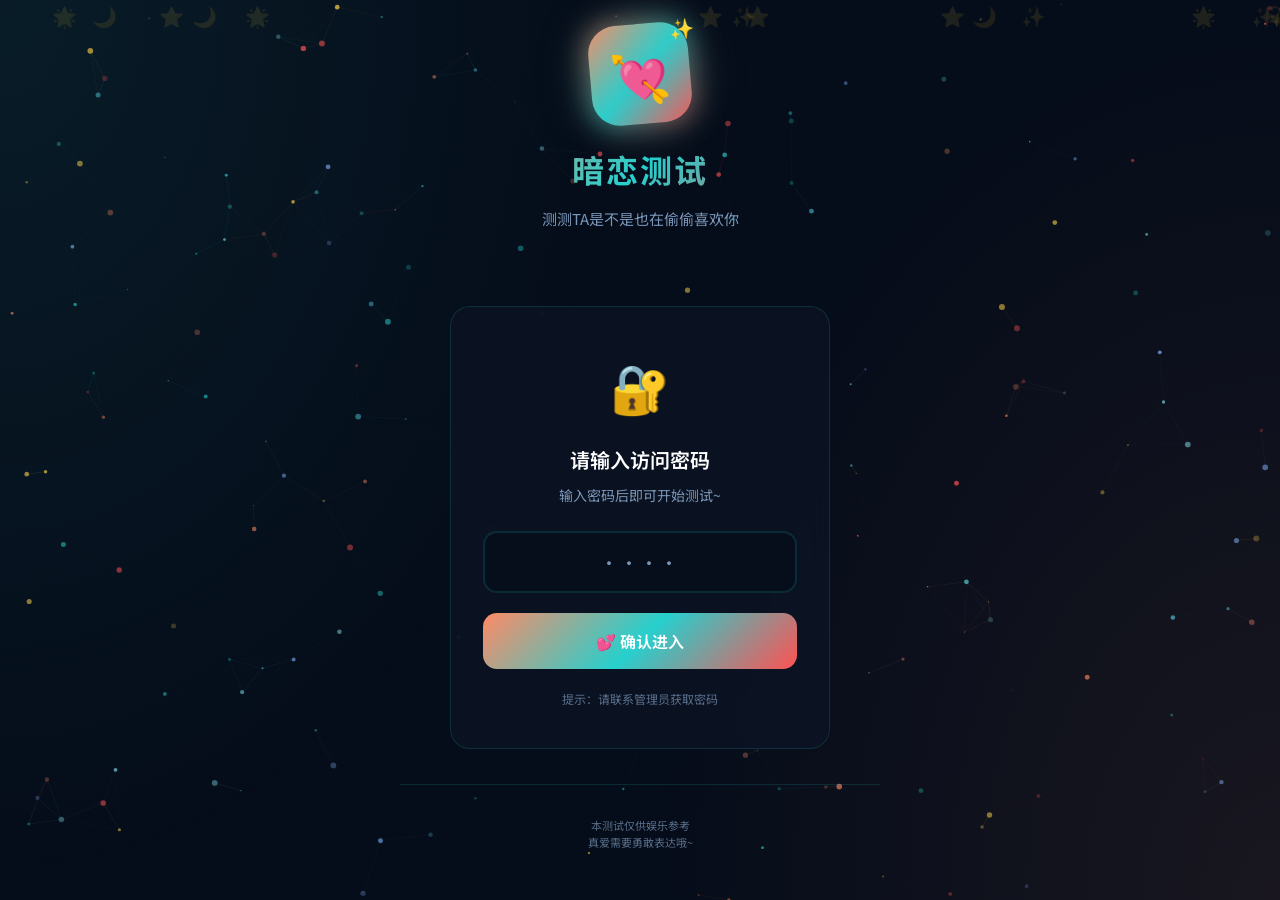
==== index.html @ 1c7a91fa "add index.html as entry" ====
<!DOCTYPE html>
<html lang="zh-CN">
<head>
  <meta charset="UTF-8">
  <meta name="viewport" content="width=device-width, initial-scale=1.0">
  <title>测试模板</title>
  <link href="https://fonts.googleapis.com/css2?family=Noto+Sans+SC:wght@400;500;600;700&display=swap" rel="stylesheet">
  <style>
    :root{--bg-dark:#060d1a;--bg-card:rgba(12,21,37,.75);--bg-card-hover:#14203a;--border-color:rgba(38,208,206,.15);--primary-pink:#ff8a65;--primary-purple:#26d0ce;--primary-red:#ff5252;--primary-coral:#ffd54f;--primary-lavender:#82b1ff;--primary-green:#10b981;--primary-yellow:#fbbf24;--text-white:#fff;--text-gray:#7a96b8;--text-light:#a8c4e8;--gradient-main:linear-gradient(135deg,#ff8a65 0%,#26d0ce 50%,#ff5252 100%);--gradient-love:linear-gradient(135deg,#ff8a65,#ffd54f,#82b1ff);--radius-lg:20px;--radius-md:14px}
    *{margin:0;padding:0;box-sizing:border-box}body{font-family:'Noto Sans SC',sans-serif;background:var(--bg-dark);color:var(--text-white);line-height:1.6;min-height:100vh;overflow-x:hidden}
    body::before{content:'';position:fixed;top:0;left:0;width:50%;height:100%;background:radial-gradient(ellipse at top left,rgba(38,208,206,.08),transparent 70%);z-index:0;pointer-events:none}
    body::after{content:'';position:fixed;bottom:0;right:0;width:50%;height:100%;background:radial-gradient(ellipse at bottom right,rgba(255,138,101,.08),transparent 70%);z-index:0;pointer-events:none}
    #particles-canvas{position:fixed;top:0;left:0;width:100%;height:100%;z-index:0;pointer-events:none}
    .container{max-width:520px;margin:0 auto;padding:24px 20px;min-height:100vh;display:flex;flex-direction:column;position:relative;z-index:1}
    .header{text-align:center;margin-bottom:40px;animation:fadeInDown .6s ease}
    @keyframes fadeInDown{from{opacity:0;transform:translateY(-20px)}to{opacity:1;transform:translateY(0)}}
    @keyframes fadeInUp{from{opacity:0;transform:translateY(20px)}to{opacity:1;transform:translateY(0)}}
    @keyframes pulse{0%,100%{transform:scale(1)}50%{transform:scale(1.05)}}
    @keyframes heartbeat{0%,100%{transform:scale(1)}14%{transform:scale(1.15)}28%{transform:scale(1)}42%{transform:scale(1.15)}70%{transform:scale(1)}}
    @keyframes float{0%,100%{transform:translateY(0)}50%{transform:translateY(-10px)}}
    @keyframes slideOutLeft{from{opacity:1;transform:translateX(0)}to{opacity:0;transform:translateX(-30px)}}
    @keyframes slideInRight{from{opacity:0;transform:translateX(30px)}to{opacity:1;transform:translateX(0)}}
    @keyframes selectPulse{0%{box-shadow:0 0 0 0 rgba(255,138,101,.4)}70%{box-shadow:0 0 0 10px rgba(255,138,101,0)}100%{box-shadow:0 0 0 0 rgba(255,138,101,0)}}
    @keyframes shake{0%,100%{transform:translateX(0)}20%,60%{transform:translateX(-5px)}40%,80%{transform:translateX(5px)}}
    @keyframes sparkle{0%,100%{opacity:0;transform:scale(0)}50%{opacity:1;transform:scale(1)}}
    .logo{width:100px;height:100px;margin:0 auto 20px;background:var(--gradient-main);border-radius:28px;display:flex;align-items:center;justify-content:center;box-shadow:0 0 40px rgba(255,138,101,.25),0 0 60px rgba(38,208,206,.2);position:relative;animation:heartbeat 1.5s ease infinite;transform:rotate(-5deg)}
    .logo::before{content:'';position:absolute;inset:-3px;border-radius:28px;background:var(--gradient-main);z-index:-1;opacity:.5;filter:blur(12px)}
    .logo::after{content:'✨';position:absolute;top:-8px;right:-8px;font-size:20px;animation:sparkle 2s ease infinite}
    .logo-icon{font-size:48px}.title{font-size:32px;font-weight:700;margin-bottom:12px;background:var(--gradient-main);-webkit-background-clip:text;-webkit-text-fill-color:transparent;background-clip:text;letter-spacing:2px}
    .subtitle{font-size:15px;color:var(--text-gray)}.main-content{flex:1;display:flex;flex-direction:column;animation:fadeInUp .6s ease .2s both}
    .gender-page{flex:1;display:flex;flex-direction:column;justify-content:center;align-items:center;animation:fadeInUp .6s ease}
    .gender-card{background:var(--bg-card);backdrop-filter:blur(12px);-webkit-backdrop-filter:blur(12px);border-radius:var(--radius-lg);padding:40px 32px;border:1px solid var(--border-color);width:100%;max-width:420px;text-align:center}
    .gender-icon{font-size:56px;margin-bottom:20px;animation:float 3s ease infinite}.gender-title{font-size:22px;font-weight:600;color:var(--text-white);margin-bottom:8px}
    .gender-desc{font-size:14px;color:var(--text-gray);margin-bottom:28px;line-height:1.6}
    .gender-options{display:flex;gap:16px;justify-content:center;flex-wrap:wrap}
    .gender-btn{flex:1;min-width:140px;padding:20px 24px;background:var(--bg-dark);border:2px solid var(--border-color);border-radius:var(--radius-md);color:var(--text-white);font-size:16px;font-weight:600;cursor:pointer;transition:all .3s ease;font-family:inherit;display:flex;flex-direction:column;align-items:center;gap:10px}
    .gender-btn:hover{transform:translateY(-4px);border-color:var(--primary-pink);box-shadow:0 8px 30px rgba(255,138,101,.2)}
    .gender-btn.male:hover{border-color:var(--primary-purple);box-shadow:0 8px 30px rgba(38,208,206,.2)}
    .gender-btn .icon{font-size:32px}.gender-hint{margin-top:24px;font-size:13px;color:var(--text-gray);opacity:.8}
    .test-options{display:flex;flex-direction:column;gap:16px;margin-bottom:32px}
    .test-option{background:var(--bg-card);backdrop-filter:blur(12px);-webkit-backdrop-filter:blur(12px);border-radius:var(--radius-lg);padding:24px;transition:all .3s ease;cursor:pointer;border:1px solid var(--border-color);position:relative;overflow:hidden}
    .test-option::before{content:'';position:absolute;top:0;left:0;right:0;height:3px;background:var(--gradient-main);opacity:0;transition:opacity .3s ease}
    .test-option:hover{transform:translateY(-4px);border-color:var(--primary-pink);box-shadow:0 8px 32px rgba(255,138,101,.15)}
    .test-option:hover::before{opacity:1}
    .option-header{display:flex;align-items:center;gap:16px}
    .option-icon{width:56px;height:56px;border-radius:16px;display:flex;align-items:center;justify-content:center;font-size:28px;flex-shrink:0;background:var(--gradient-main);box-shadow:0 4px 20px rgba(255,138,101,.3)}
    .option-title{font-size:18px;font-weight:600;color:var(--text-white);margin-bottom:4px}.option-desc{font-size:13px;color:var(--text-gray);line-height:1.5}
    .disclaimer{background:var(--bg-card);backdrop-filter:blur(10px);-webkit-backdrop-filter:blur(10px);border-radius:var(--radius-md);padding:18px;margin-bottom:24px;border-left:4px solid var(--primary-coral);border:1px solid var(--border-color)}
    .disclaimer-title{font-size:14px;font-weight:600;color:var(--primary-coral);margin-bottom:8px;display:flex;align-items:center;gap:6px}.disclaimer-text{font-size:13px;color:var(--text-gray);line-height:1.6}
    .progress-container{margin-bottom:28px}.progress-bar{width:100%;height:8px;background:var(--border-color);border-radius:4px;overflow:hidden;margin-bottom:12px}
    .progress-fill{height:100%;background:var(--gradient-main);border-radius:4px;transition:width .5s ease;box-shadow:0 0 10px rgba(255,138,101,.3)}.progress-text{font-size:14px;color:var(--text-gray);text-align:center}
    .question-card{background:var(--bg-card);backdrop-filter:blur(12px);-webkit-backdrop-filter:blur(12px);border-radius:var(--radius-lg);padding:28px;border:1px solid var(--border-color);margin-bottom:20px}
    .question-card.slide-in{animation:slideInRight .4s ease}.question-card.slide-out{animation:slideOutLeft .3s ease forwards}
    .question-number{display:inline-block;background:var(--gradient-main);color:#fff;font-size:12px;font-weight:600;padding:4px 12px;border-radius:20px;margin-bottom:16px}
    .question-text{font-size:17px;font-weight:500;color:var(--text-white);margin-bottom:24px;line-height:1.7}.options-grid{display:grid;gap:12px}
    .option-item{background:rgba(6,13,26,.6);border:2px solid var(--border-color);border-radius:var(--radius-md);padding:16px 20px;cursor:pointer;transition:all .25s ease;display:flex;align-items:center;gap:14px}
    .option-item:hover{border-color:var(--primary-pink);background:rgba(255,138,101,.05)}
    .option-item.selected{border-color:var(--primary-pink);background:rgba(255,138,101,.1);box-shadow:0 0 20px rgba(255,138,101,.15);animation:selectPulse .5s ease}
    .option-radio{width:22px;height:22px;border:2px solid var(--border-color);border-radius:6px;position:relative;flex-shrink:0;transition:all .25s ease}
    .option-item:hover .option-radio{border-color:var(--primary-pink)}.option-item.selected .option-radio{border-color:var(--primary-pink);background:var(--primary-pink)}
    .option-item.selected .option-radio::after{content:'';position:absolute;top:50%;left:50%;transform:translate(-50%,-50%) rotate(45deg);width:6px;height:10px;border:solid var(--bg-dark);border-width:0 2px 2px 0}
    .option-label{font-size:15px;color:var(--text-light);font-weight:500;transition:color .25s ease}.option-item.selected .option-label{color:var(--primary-pink)}
    .navigation{display:flex;gap:12px;margin-top:24px}
    .btn{flex:1;padding:16px 24px;border:none;border-radius:var(--radius-md);font-size:15px;font-weight:600;cursor:pointer;transition:all .3s ease;font-family:inherit}
    .btn-primary{background:var(--gradient-main);color:#fff;box-shadow:0 4px 20px rgba(255,138,101,.25)}
    .btn-primary:hover:not(:disabled){transform:translateY(-2px);box-shadow:0 6px 30px rgba(255,138,101,.35)}
    .btn-secondary{background:var(--bg-card);color:var(--text-light);border:1px solid var(--border-color)}
    .btn-secondary:hover:not(:disabled){background:var(--bg-card-hover);border-color:var(--primary-pink);color:var(--primary-pink)}
    .btn:disabled{opacity:.4;cursor:not-allowed}.auto-next-hint{text-align:center;font-size:12px;color:var(--text-gray);margin-top:16px;opacity:.7}
    .result-card{background:var(--bg-card);backdrop-filter:blur(12px);-webkit-backdrop-filter:blur(12px);border-radius:var(--radius-lg);padding:32px;border:1px solid var(--border-color);text-align:center;margin-bottom:20px;position:relative;overflow:hidden}
    .result-card::before{content:'';position:absolute;top:0;left:0;right:0;height:4px;background:var(--gradient-main)}
    .result-icon{font-size:64px;margin-bottom:20px;animation:heartbeat 1.5s ease infinite}
    .result-title{font-size:26px;font-weight:700;margin-bottom:20px;color:var(--text-white)}
    .result-score{font-size:48px;font-weight:700;margin-bottom:12px;background:var(--gradient-main);-webkit-background-clip:text;-webkit-text-fill-color:transparent;background-clip:text}
    .result-level{font-size:16px;font-weight:600;margin-bottom:20px;padding:10px 24px;border-radius:30px;display:inline-block}
    .result-level.low{background:rgba(122,150,184,.15);color:var(--text-gray);border:1px solid rgba(122,150,184,.3)}
    .result-level.medium{background:rgba(130,177,255,.15);color:var(--primary-lavender);border:1px solid rgba(130,177,255,.3)}
    .result-level.high{background:rgba(255,138,101,.15);color:var(--primary-pink);border:1px solid rgba(255,138,101,.3)}
    .result-level.super{background:rgba(255,82,82,.15);color:var(--primary-red);border:1px solid rgba(255,82,82,.3)}
    .analysis-section{background:var(--bg-card);backdrop-filter:blur(12px);-webkit-backdrop-filter:blur(12px);border-radius:var(--radius-lg);padding:24px;margin:16px 0;border:1px solid var(--border-color);text-align:left}
    .analysis-title{font-size:18px;font-weight:600;color:var(--text-white);margin-bottom:16px;display:flex;align-items:center;gap:10px}
    .analysis-content{font-size:14px;color:var(--text-gray);line-height:1.8;white-space:pre-line}
    .type-badge{display:inline-block;background:var(--gradient-main);color:#fff;padding:8px 18px;border-radius:25px;font-size:14px;font-weight:600;margin-bottom:16px}
    .signals-list{background:rgba(255,138,101,.05);border-radius:var(--radius-md);padding:16px;margin-top:16px;border:1px solid rgba(255,138,101,.1)}
    .signals-list strong{color:var(--primary-pink);display:block;margin-bottom:12px}
    .signal-item{padding:10px 0;border-bottom:1px solid var(--border-color);color:var(--text-light);font-size:14px;display:flex;align-items:center;gap:8px}.signal-item:last-child{border-bottom:none}
    .signal-item::before{content:'💫';font-size:12px}
    .dimension-section{background:var(--bg-card);backdrop-filter:blur(12px);-webkit-backdrop-filter:blur(12px);border-radius:var(--radius-lg);padding:24px;margin:16px 0;border:1px solid var(--border-color)}
    .dimension-title{font-size:18px;font-weight:600;color:var(--text-white);margin-bottom:24px;display:flex;align-items:center;justify-content:center;gap:10px}
    .dimension-item{margin-bottom:20px}.dimension-item:last-child{margin-bottom:0}
    .dimension-label{display:flex;justify-content:space-between;margin-bottom:10px;font-size:14px;color:var(--text-light);font-weight:500}
    .dimension-bar{width:100%;height:12px;background:var(--border-color);border-radius:6px;overflow:hidden}
    .dimension-fill{height:100%;border-radius:6px;transition:width .8s ease}
    .dimension-fill.low{background:linear-gradient(90deg,#7a96b8,#82b1ff);box-shadow:0 0 15px rgba(130,177,255,.4)}
    .dimension-fill.medium{background:linear-gradient(90deg,#82b1ff,#ffd54f);box-shadow:0 0 15px rgba(255,213,79,.4)}
    .dimension-fill.high{background:linear-gradient(90deg,#ffd54f,#ff8a65);box-shadow:0 0 15px rgba(255,138,101,.4)}
    .dimension-fill.super{background:linear-gradient(90deg,#ff8a65,#ff5252);box-shadow:0 0 15px rgba(255,82,82,.4)}
    .advice-section{background:var(--bg-card);backdrop-filter:blur(12px);-webkit-backdrop-filter:blur(12px);border-radius:var(--radius-lg);padding:24px;margin:16px 0;border:1px solid var(--border-color)}
    .advice-title{font-size:18px;font-weight:600;color:var(--text-white);margin-bottom:20px;display:flex;align-items:center;justify-content:center;gap:10px}
    .advice-grid{display:grid;gap:12px}
    .advice-item{background:rgba(6,13,26,.6);border-radius:var(--radius-md);padding:16px;border:1px solid var(--border-color)}
    .advice-item-title{font-size:14px;font-weight:600;color:var(--primary-pink);margin-bottom:8px;display:flex;align-items:center;gap:8px}
    .advice-item-text{font-size:13px;color:var(--text-gray);line-height:1.6}
    .love-meter{background:var(--bg-card);backdrop-filter:blur(12px);-webkit-backdrop-filter:blur(12px);border-radius:var(--radius-lg);padding:24px;margin:16px 0;border:1px solid var(--border-color);text-align:center}
    .love-meter-title{font-size:16px;font-weight:600;color:var(--text-white);margin-bottom:20px}
    .love-hearts{display:flex;justify-content:center;gap:8px;font-size:28px;margin-bottom:16px}
    .love-heart{opacity:.3;transition:all .3s ease}.love-heart.active{opacity:1;animation:heartbeat 1s ease infinite}
    .love-heart.active:nth-child(2){animation-delay:.1s}.love-heart.active:nth-child(3){animation-delay:.2s}
    .love-heart.active:nth-child(4){animation-delay:.3s}.love-heart.active:nth-child(5){animation-delay:.4s}
    .love-percentage{font-size:14px;color:var(--text-gray)}
    .password-page{flex:1;display:flex;flex-direction:column;justify-content:center;align-items:center;animation:fadeInUp .6s ease}
    .password-card{background:var(--bg-card);backdrop-filter:blur(12px);-webkit-backdrop-filter:blur(12px);border-radius:var(--radius-lg);padding:40px 32px;border:1px solid var(--border-color);width:100%;max-width:380px;text-align:center}
    .password-icon{font-size:48px;margin-bottom:20px}.password-title{font-size:20px;font-weight:600;color:var(--text-white);margin-bottom:8px}
    .password-desc{font-size:14px;color:var(--text-gray);margin-bottom:24px}.password-input-wrap{position:relative;margin-bottom:20px}
    .password-input{width:100%;padding:16px 20px;background:rgba(6,13,26,.6);border:2px solid var(--border-color);border-radius:var(--radius-md);color:var(--text-white);font-size:18px;font-family:inherit;text-align:center;letter-spacing:8px;transition:all .3s ease;outline:none}
    .password-input:focus{border-color:var(--primary-pink);box-shadow:0 0 20px rgba(255,138,101,.15)}
    .password-input.error{border-color:var(--primary-red);animation:shake .5s ease}.password-input::placeholder{letter-spacing:2px;color:var(--text-gray)}
    .password-error{color:var(--primary-red);font-size:13px;margin-top:-12px;margin-bottom:16px;display:none}.password-error.show{display:block}
    .password-btn{width:100%;padding:16px 24px;background:var(--gradient-main);border:none;border-radius:var(--radius-md);color:#fff;font-size:16px;font-weight:600;cursor:pointer;transition:all .3s ease;font-family:inherit}
    .password-btn:hover{transform:translateY(-2px);box-shadow:0 6px 30px rgba(255,138,101,.35)}.password-hint{margin-top:20px;font-size:12px;color:var(--text-gray);opacity:.7}
    .result-advice{background:var(--bg-card);backdrop-filter:blur(10px);-webkit-backdrop-filter:blur(10px);border-radius:var(--radius-md);padding:20px;margin:16px 0;border:1px solid var(--border-color);border-left:4px solid var(--primary-lavender)}
    .result-advice-title{font-size:16px;font-weight:600;color:var(--primary-lavender);margin-bottom:12px}
    .result-advice-text{font-size:14px;color:var(--text-gray);line-height:1.7}
    .footer{margin-top:auto;text-align:center;padding:32px 0 24px;color:var(--text-gray);font-size:13px;border-top:1px solid var(--border-color)}
    .footer-note{font-size:11px;line-height:1.6;color:var(--text-gray);opacity:.7}
    .floating-hearts{position:fixed;top:0;left:0;width:100%;height:100%;pointer-events:none;overflow:hidden;z-index:0}
    .floating-heart{position:absolute;font-size:20px;opacity:0.1;animation:floatUp 15s linear infinite}
    @keyframes floatUp{0%{transform:translateY(100vh) rotate(0deg);opacity:0}10%{opacity:0.1}90%{opacity:0.1}100%{transform:translateY(-100px) rotate(360deg);opacity:0}}
  </style>
</head>
<body>
<canvas id="particles-canvas"></canvas>
<div class="floating-hearts" id="floating-hearts"></div>
<div class="container">
  <div class="header">
    <div class="logo"><div class="logo-icon" id="logo-icon">💘</div></div>
    <h1 class="title" id="page-title">暗恋测试</h1>
    <p class="subtitle" id="page-subtitle">测测TA是不是也在偷偷喜欢你</p>
  </div>
  <div class="main-content" id="main-content"></div>
  <div class="footer">
    <div class="footer-note" id="footer-note">本测试仅供娱乐参考<br>真爱需要勇敢表达哦~</div>
  </div>
</div>
<script>
/* ================================================================
 *  H5测试模板引擎 — 换主题只需修改下面 THEME_CONFIG
 *  模板支持占位符: {pronoun} {count} {current} {total} {score} {percentage}
 * ================================================================ */

const THEME_CONFIG = {

  /* ---- 页面基础信息 ---- */
  pageTitle: "TA是不是暗恋你？| 暗恋测试",
  logoEmoji: "💘",
  title: "暗恋测试",
  subtitle: "测测TA是不是也在偷偷喜欢你",

  /* ---- 密码保护 (enabled=false 则跳过密码页直接进入) ---- */
  password: {
    enabled: true,
    value: "5233",
    icon: "🔐",
    title: "请输入访问密码",
    desc: "输入密码后即可开始测试~",
    btnText: "💕 确认进入",
    errorText: "密码错误，请重新输入",
    hint: "提示：请联系管理员获取密码"
  },

  /* ---- 性别/分组选择 (enabled=false 则跳过直接用 defaultGroup 的题目) ---- */
  genderSelection: {
    enabled: true,
    icon: "💝",
    title: "首先，告诉我你的性别",
    desc: "我们将根据你的性别，为你定制专属的测试题目~",
    options: [
      { id: "male",   icon: "👦", label: "我是男生", cssClass: "male",   pronoun: "她" },
      { id: "female", icon: "👧", label: "我是女生", cssClass: "female", pronoun: "他" }
    ],
    hintTemplate: "🔮 共{count}道题，约3-5分钟完成"
  },

  /* ---- 开始测试页 ---- */
  startPage: {
    icon: "💕",
    title: "开始测试",
    descTemplate: "通过{count}道精心设计的题目，分析{pronoun}对你的态度",
    disclaimer: {
      icon: "💝",
      title: "温馨提示",
      textTemplate: "请根据{pronoun}平时对你的真实表现来回答，不要过度脑补或美化哦~测试结果仅供参考，真爱还需要勇敢表达！"
    }
  },

  /* ---- 答题页配置 ---- */
  quizPage: {
    progressTemplate: "第 {current} 题，共 {total} 题",
    autoNextHint: "💫 选择后自动跳转下一题",
    prevBtn: "← 上一题",
    nextBtn: "下一题 →",
    resultBtn: "查看结果 💘",
    autoNext: true
  },

  /* ---- 题目 (按分组 key 对应 genderSelection.options 的 id；若 genderSelection.enabled=false 用 defaultGroup) ---- */
  questions: {
    male: [
      "当你们有眼神接触时，她是否会快速移开视线或脸红？",
      "她是否会在社交媒体上特别关注你的动态？",
      "她是否会找各种理由和你待在一起？",
      "她是否会主动关心你的身体状况或心情？",
      "当你们聊天时，她是否会主动找话题延续对话？",
      "她是否会主动给你带小礼物或好吃的？",
      "她是否会记住你们之间的重要日子或对话？",
      "当你和其他女生说话时，她是否会表现得有些不自然？",
      "当你心情不好时，她是否特别敏感并想要安慰你？",
      "她是否会记住你无意间提到的小事（比如你喜欢的食物、电影等）？",
      "当你们一起走路时，她是否会不自觉地靠近你？",
      "她是否愿意和你分享她的私人事情或小秘密？",
      "她是否经常通过朋友来打听你的消息？",
      "她是否曾经暗示过想和你有更多的相处时间？",
      "她发消息给你的时候，是否经常使用可爱的表情包或语气词？",
      "她对你说话的语气是否比对其他人更温柔？",
      "当你需要帮助时，她是否总是第一时间出现？",
      "当你们在一起时，你是否注意到她会不自觉地整理头发或衣服？",
      "她是否会主动邀请你参加她的活动或聚会？",
      "当你夸她的时候，她是否会表现得很开心但又有点害羞？"
    ],
    female: [
      "当你们有眼神接触时，他是否会微笑或表现得有些紧张？",
      "他是否会主动在社交媒体上和你互动？",
      "他是否会找各种借口和你说话或见面？",
      "他是否会主动关心你的安全（比如提醒你路上小心）？",
      "当你们聊天时，他是否会认真回复你的每一条消息？",
      "他是否会注意到你的新发型、新衣服等细节？",
      "他是否会记住你的生日或其他重要日子？",
      "当你和其他男生互动时，他是否会显得有些在意？",
      "当你不开心时，他是否会第一时间发现并关心你？",
      "他是否会特意记住你说过的话，并在之后提起？",
      "当你们一起时，他是否会表现得比平时话多或话少？",
      "他是否愿意和你分享他的想法和困扰？",
      "他是否会在朋友面前提起你或夸赞你？",
      "他是否曾经用行动暗示过他对你的特别关注？",
      "他是否愿意花时间陪你做你喜欢的事情？",
      "他对你说话时是否比对别人更耐心？",
      "当你遇到困难时，他是否会主动提供帮助？",
      "当你们在一起时，他是否会不自觉地看向你？",
      "他是否会主动邀请你一起做某些事情？",
      "当你夸他的时候，他是否会显得有点不好意思？"
    ]
  },

  /* ---- genderSelection.enabled=false 时使用的默认分组 key ---- */
  defaultGroup: "male",

  /* ---- 选项 (label=显示文字, value=分值) ---- */
  options: [
    { label: "从来没有",   value: 0 },
    { label: "偶尔一两次", value: 1 },
    { label: "有时候会",   value: 2 },
    { label: "经常这样",   value: 3 },
    { label: "每次都是",   value: 4 }
  ],

  /* ---- 结果配置 ---- */
  results: {
    scoreTitle: "测试完成",
    maxScore: 80,  // 题数 × 每题最高分值

    heartMeter: {
      icon: "💫",
      titleTemplate: "{pronoun}对你的心动指数",
      heartEmoji: "⭐",
      percentageTemplate: "心动概率：约 {percentage}%"
    },

    analysis: {
      icon: "💌",
      title: "详细分析",
      signalsIcon: "💫",
      signalsTitleTemplate: "{pronoun}喜欢你的信号："
    },

    /* 等级: 按 minScore 从高到低匹配，命中第一个即停 */
    levels: [
      {
        minScore: 65,
        level: "💖 超级心动",
        icon: "😍",
        cssClass: "super",
        loveType: "铁证如山型",
        summaryTemplate: "{pronoun}对你的好感已经藏不住了！从{pronoun}的行为来看，{pronoun}对你有着明显的特殊感情。{pronoun}不仅关注你的一举一动，还在很多细节上表现出对你的在意。\n\n恭喜你，{pronoun}大概率是喜欢你的！不过表白还是要选对时机哦~",
        signals: [
          { questionIndex: 4,  minValue: 3, text: "主动找你聊天，想要了解你更多" },
          { questionIndex: 7,  minValue: 3, text: "在意你和其他异性的互动" },
          { questionIndex: 3,  minValue: 3, text: "特别关心你的身体和心情" },
          { questionIndex: 2,  minValue: 3, text: "找各种理由想和你待在一起" },
          { questionIndex: 13, minValue: 3, text: "暗示过想要更多相处时间" }
        ]
      },
      {
        minScore: 50,
        level: "💗 好感满满",
        icon: "🥰",
        cssClass: "high",
        loveType: "暗流涌动型",
        summaryTemplate: "{pronoun}对你的好感度很高！虽然{pronoun}可能还没有明确表达，但从很多细节都能看出{pronoun}对你有特别的感觉。{pronoun}会特别在意你，也愿意为你付出。\n\n建议你可以制造更多独处的机会，看看{pronoun}的反应~",
        signals: [
          { questionIndex: 9,  minValue: 2, text: "会记住你说过的话" },
          { questionIndex: 11, minValue: 2, text: "愿意和你分享私人事情" },
          { questionIndex: 16, minValue: 2, text: "总是第一时间帮助你" },
          { questionIndex: 15, minValue: 2, text: "对你说话特别温柔/耐心" }
        ]
      },
      {
        minScore: 35,
        level: "💜 有点意思",
        icon: "🤔",
        cssClass: "medium",
        loveType: "若即若离型",
        summaryTemplate: "{pronoun}对你有一定的好感，但还不是非常明显。{pronoun}可能还在观察和了解你，或者性格比较内敛不善于表达。\n\n建议继续保持互动，创造更多了解彼此的机会。如果你喜欢{pronoun}，可以适当主动一些哦~",
        signals: [
          { questionIndex: 4,  minValue: 2, text: "会主动和你聊天" },
          { questionIndex: 14, minValue: 2, text: "愿意陪你做一些事" },
          { questionIndex: 18, minValue: 2, text: "会邀请你参加活动" }
        ]
      },
      {
        minScore: 0,
        level: "🤍 朋友状态",
        icon: "🙂",
        cssClass: "low",
        loveType: "普通朋友型",
        summaryTemplate: "目前来看，{pronoun}对你的表现更像是普通朋友之间的相处。不过别灰心！感情是可以慢慢培养的。\n\n如果你喜欢{pronoun}，可以尝试增加互动，展现自己的魅力。也许{pronoun}只是还没发现你的好呢~",
        signals: [
          { questionIndex: -1, minValue: 0, text: "目前没有太明显的特殊对待" }
        ]
      }
    ],

    /* 维度分析: questionIndices 为 0-based 题号，maxScore = 该维度题数 × 最高分值 */
    dimensions: {
      title: "📊 四维度分析",
      items: [
        { icon: "👀", name: "关注度", questionIndices: [4,9,0,1,13] },
        { icon: "💗", name: "关心度", questionIndices: [3,16,2,8] },
        { icon: "🤝", name: "亲密度", questionIndices: [14,11,15,10,18] },
        { icon: "✨", name: "专属感", questionIndices: [17,12,7,5,19,6] }
      ]
    },

    /* 建议: 按 minScore 从高到低匹配，命中第一个即停 */
    advice: {
      title: "💡 给你的建议",
      groups: [
        {
          minScore: 50,
          items: [
            { icon: "🎯", title: "抓住时机", textTemplate: "{pronoun}对你的好感已经很明显了，可以选择一个合适的时机和氛围，勇敢表达你的心意。" },
            { icon: "💫", title: "创造浪漫", textTemplate: "多制造一些独处的机会，比如一起看电影、散步等，让感情自然升温。" }
          ]
        },
        {
          minScore: 35,
          items: [
            { icon: "🌟", title: "展现魅力", textTemplate: "继续保持你的优点，让{pronoun}看到更多你的闪光点。" },
            { icon: "💬", title: "增加互动", textTemplate: "多找机会和{pronoun}聊天、相处，加深彼此的了解。" }
          ]
        },
        {
          minScore: 0,
          items: [
            { icon: "😊", title: "做好自己", textTemplate: "不要刻意迎合，继续做最真实的自己，吸引力自然会来。" },
            { icon: "🌈", title: "保持乐观", textTemplate: "感情需要时间培养，不要着急，缘分到了自然会开花结果。" }
          ]
        }
      ]
    },

    /* 结果页底部免责 */
    disclaimer: {
      icon: "💝",
      title: "温馨提示",
      text: "本测试仅供娱乐参考，感情的事情复杂多变，不能仅凭一个测试就下定论。最重要的是用心去感受，勇敢去表达。祝你幸福！"
    }
  },

  /* ---- 结果页按钮 ---- */
  resultButtons: {
    restart: "🔄 重新测试",
    home: "🏠 返回首页"
  },

  /* ---- 底部文字 ---- */
  footer: {
    note: "本测试仅供娱乐参考<br>真爱需要勇敢表达哦~"
  },

  /* ---- 漂浮emoji ---- */
  floatingEmojis: ['💫','⭐','🌟','✨','🌙','💫','⭐','🌟'],
  floatingCount: 15,

  /* ---- 粒子背景颜色 ---- */
  particleColors: ['#ff8a65','#26d0ce','#ff5252','#ffd54f','#82b1ff','#4dd0e1','#80deea']
};

/* ================================================================ * 
 *  模板引擎 — 以下代码通用，换主题无需修改
 * ================================================================ */

// 模板占位符替换: tpl("第{current}题", {current:1}) => "第1题"
function tpl(t,vars){
  return t.replace(/\{(\w+)\}/g,function(_,k){
    return vars[k]!==undefined?String(vars[k]):'';
  });
}

// 运行时状态
var testData={
  group:null,
  pronoun:'',
  currentQuestion:0,
  answers:[],
  isTransitioning:false
};

// 获取当前分组的题目
function getQuestions(){
  var gkey=testData.group||THEME_CONFIG.defaultGroup;
  return THEME_CONFIG.questions[gkey];
}

// 获取选项最高分值
function getMaxOptionValue(){
  var max=0;
  THEME_CONFIG.options.forEach(function(o){if(o.value>max)max=o.value});
  return max;
}

// ===== 初始化页面 =====
function initPage(){
  document.title=THEME_CONFIG.pageTitle;
  document.getElementById('logo-icon').textContent=THEME_CONFIG.logoEmoji;
  document.getElementById('page-title').textContent=THEME_CONFIG.title;
  document.getElementById('page-subtitle').textContent=THEME_CONFIG.subtitle;
  document.getElementById('footer-note').innerHTML=THEME_CONFIG.footer.note;

  if(THEME_CONFIG.password.enabled){
    showPasswordPage();
  }else{
    showGroupPage();
  }
}

// ===== 漂浮emoji =====
function createFloatingEmojis(){
  var container=document.getElementById('floating-hearts');
  var emojis=THEME_CONFIG.floatingEmojis;
  var count=THEME_CONFIG.floatingCount;
  for(var i=0;i<count;i++){
    var el=document.createElement('div');
    el.className='floating-heart';
    el.textContent=emojis[Math.floor(Math.random()*emojis.length)];
    el.style.left=Math.random()*100+'%';
    el.style.animationDelay=Math.random()*15+'s';
    el.style.animationDuration=(15+Math.random()*10)+'s';
    container.appendChild(el);
  }
}

// ===== 粒子系统 =====
class ParticleSystem{
  constructor(canvas){
    this.canvas=canvas;this.ctx=canvas.getContext('2d');this.particles=[];
    this.mouse={x:null,y:null,radius:150};
    this.colors=THEME_CONFIG.particleColors;
    this.resize();this.init();this.animate();
    window.addEventListener('resize',()=>{this.resize();this.init()});
    window.addEventListener('mousemove',(e)=>{this.mouse.x=e.x;this.mouse.y=e.y});
    window.addEventListener('mouseout',()=>{this.mouse.x=null;this.mouse.y=null});
  }
  resize(){this.canvas.width=window.innerWidth;this.canvas.height=window.innerHeight}
  init(){
    this.particles=[];
    var num=Math.floor((this.canvas.width*this.canvas.height)/6000);
    for(var i=0;i<num;i++){
      var size=Math.random()*2.5+0.5;
      var x=Math.random()*this.canvas.width;
      var y=Math.random()*this.canvas.height;
      this.particles.push({x:x,y:y,size:size,speedX:(Math.random()-0.5)*0.6,speedY:(Math.random()-0.5)*0.6,color:this.colors[Math.floor(Math.random()*this.colors.length)],opacity:Math.random()*0.5+0.2,baseX:x,baseY:y});
    }
  }
  drawParticle(p){
    this.ctx.beginPath();this.ctx.arc(p.x,p.y,p.size,0,Math.PI*2);
    this.ctx.fillStyle=p.color;this.ctx.globalAlpha=p.opacity;this.ctx.fill();this.ctx.globalAlpha=1;
  }
  connectParticles(){
    var maxDist=80;
    for(var i=0;i<this.particles.length;i++){
      for(var j=i+1;j<this.particles.length;j++){
        var dx=this.particles[i].x-this.particles[j].x;
        var dy=this.particles[i].y-this.particles[j].y;
        var dist=Math.sqrt(dx*dx+dy*dy);
        if(dist<maxDist){
          this.ctx.beginPath();this.ctx.strokeStyle=this.particles[i].color;
          this.ctx.globalAlpha=(1-dist/maxDist)*0.2;this.ctx.lineWidth=0.5;
          this.ctx.moveTo(this.particles[i].x,this.particles[i].y);
          this.ctx.lineTo(this.particles[j].x,this.particles[j].y);
          this.ctx.stroke();this.ctx.globalAlpha=1;
        }
      }
    }
  }
  update(){
    for(var p of this.particles){
      if(this.mouse.x!==null){
        var dx=this.mouse.x-p.x,dy=this.mouse.y-p.y;
        var dist=Math.sqrt(dx*dx+dy*dy);
        if(dist<this.mouse.radius){
          var force=(this.mouse.radius-dist)/this.mouse.radius;
          p.x-=dx/dist*force*2;p.y-=dy/dist*force*2;
        }
      }
      p.x+=(p.baseX-p.x)*0.012+p.speedX;p.y+=(p.baseY-p.y)*0.012+p.speedY;
      if(p.x<0||p.x>this.canvas.width)p.speedX*=-1;
      if(p.y<0||p.y>this.canvas.height)p.speedY*=-1;
    }
  }
  animate(){
    this.ctx.clearRect(0,0,this.canvas.width,this.canvas.height);
    for(var p of this.particles)this.drawParticle(p);
    this.connectParticles();this.update();
    requestAnimationFrame(()=>this.animate());
  }
}

// ===== 密码页 =====
function showPasswordPage(){
  var pc=THEME_CONFIG.password;
  var html='<div class="password-page"><div class="password-card">';
  html+='<div class="password-icon">'+pc.icon+'</div>';
  html+='<div class="password-title">'+pc.title+'</div>';
  html+='<div class="password-desc">'+pc.desc+'</div>';
  html+='<div class="password-input-wrap">';
  html+='<input type="password" class="password-input" id="password-input" placeholder="••••" maxlength="'+pc.value.length+'" oninput="checkPassword()" onkeypress="if(event.keyCode===13)verifyPassword()">';
  html+='</div>';
  html+='<div class="password-error" id="password-error">'+pc.errorText+'</div>';
  html+='<button class="password-btn" onclick="verifyPassword()">'+pc.btnText+'</button>';
  html+='<div class="password-hint">'+pc.hint+'</div>';
  html+='</div></div>';
  document.getElementById('main-content').innerHTML=html;
}

function checkPassword(){
  document.getElementById('password-input').classList.remove('error');
  document.getElementById('password-error').classList.remove('show');
}

function verifyPassword(){
  var input=document.getElementById('password-input');
  if(input.value===THEME_CONFIG.password.value){
    showGroupPage();
  }else{
    input.classList.add('error');
    document.getElementById('password-error').classList.add('show');
    input.value='';
  }
}

// ===== 分组/性别选择页 =====
function showGroupPage(){
  var gs=THEME_CONFIG.genderSelection;
  if(!gs.enabled){
    testData.group=THEME_CONFIG.defaultGroup;
    var defOpt=gs.options.find(function(o){return o.id===THEME_CONFIG.defaultGroup});
    testData.pronoun=defOpt?defOpt.pronoun:'';
    showStartPage();
    return;
  }
  var q=getQuestions();
  var qCount=q?q.length:0;
  var html='<div class="gender-page"><div class="gender-card">';
  html+='<div class="gender-icon">'+gs.icon+'</div>';
  html+='<div class="gender-title">'+gs.title+'</div>';
  html+='<div class="gender-desc">'+gs.desc+'</div>';
  html+='<div class="gender-options">';
  gs.options.forEach(function(opt){
    html+='<button class="gender-btn '+opt.cssClass+'" onclick="selectGroup(\''+opt.id+'\',\''+opt.pronoun+'\')"><span class="icon">'+opt.icon+'</span><span>'+opt.label+'</span></button>';
  });
  html+='</div>';
  html+='<div class="gender-hint">'+tpl(gs.hintTemplate,{count:qCount})+'</div>';
  html+='</div></div>';
  document.getElementById('main-content').innerHTML=html;
}

function selectGroup(groupId,pronoun){
  testData.group=groupId;
  testData.pronoun=pronoun;
  showStartPage();
}

// ===== 开始测试页 =====
function showStartPage(){
  var sp=THEME_CONFIG.startPage;
  var q=getQuestions();
  var qCount=q?q.length:0;
  var vars={count:qCount,pronoun:testData.pronoun};

  var html='<div class="test-options">';
  html+='<div class="test-option" onclick="startTest()">';
  html+='<div class="option-header">';
  html+='<div class="option-icon">'+sp.icon+'</div>';
  html+='<div>';
  html+='<div class="option-title">'+sp.title+'</div>';
  html+='<div class="option-desc">'+tpl(sp.descTemplate,vars)+'</div>';
  html+='</div></div></div></div>';
  html+='<div class="disclaimer">';
  html+='<div class="disclaimer-title">'+sp.disclaimer.icon+' '+sp.disclaimer.title+'</div>';
  html+='<div class="disclaimer-text">'+tpl(sp.disclaimer.textTemplate,vars)+'</div>';
  html+='</div>';
  document.getElementById('main-content').innerHTML=html;
}

function startTest(){
  testData.currentQuestion=0;
  testData.isTransitioning=false;
  testData.answers=new Array(getQuestions().length).fill(null);
  showQuestion();
}

// ===== 答题页 =====
function showQuestion(animate){
  var q=getQuestions();
  var o=THEME_CONFIG.options;
  var qp=THEME_CONFIG.quizPage;
  var p=((testData.currentQuestion+1)/q.length)*100;
  var vars={current:testData.currentQuestion+1,total:q.length,count:q.length,pronoun:testData.pronoun};

  var html='<div class="progress-container">';
  html+='<div class="progress-bar"><div class="progress-fill" style="width:'+p+'%"></div></div>';
  html+='<div class="progress-text">'+tpl(qp.progressTemplate,vars)+'</div></div>';

  html+='<div class="question-card'+(animate?' slide-in':'')+'" id="question-card">';
  html+='<div class="question-number">Q'+(testData.currentQuestion+1)+'</div>';
  html+='<div class="question-text">'+q[testData.currentQuestion]+'</div>';
  html+='<div class="options-grid">';

  for(var i=0;i<o.length;i++){
    html+='<div class="option-item'+(testData.answers[testData.currentQuestion]===o[i].value?' selected':'')+'" onclick="selectOption('+o[i].value+')">';
    html+='<div class="option-radio"></div>';
    html+='<div class="option-label">'+o[i].label+'</div></div>';
  }

  html+='</div>';
  html+='<div class="auto-next-hint">'+qp.autoNextHint+'</div></div>';

  html+='<div class="navigation">';
  html+='<button class="btn btn-secondary" onclick="previousQuestion()"'+(testData.currentQuestion===0?' disabled':'')+'>'+qp.prevBtn+'</button>';
  html+='<button class="btn btn-primary" onclick="nextQuestion()"'+(testData.answers[testData.currentQuestion]===null?' disabled':'')+'>';
  html+=(testData.currentQuestion===q.length-1?qp.resultBtn:qp.nextBtn)+'</button></div>';

  document.getElementById('main-content').innerHTML=html;
}

function selectOption(v){
  if(testData.isTransitioning)return;
  testData.answers[testData.currentQuestion]=v;

  var q=getQuestions();
  var opts=document.querySelectorAll('.option-item');
  opts.forEach(function(o){o.classList.remove('selected')});

  var ov=THEME_CONFIG.options;
  ov.forEach(function(o,i){if(o.value===v)opts[i].classList.add('selected')});

  if(THEME_CONFIG.quizPage.autoNext){
    if(testData.currentQuestion<q.length-1){
      testData.isTransitioning=true;
      document.getElementById('question-card').classList.add('slide-out');
      setTimeout(function(){
        testData.currentQuestion++;
        testData.isTransitioning=false;
        showQuestion(true);
      },350);
    }else{
      setTimeout(function(){showResult()},400);
    }
  }
}

function nextQuestion(){
  if(testData.isTransitioning)return;
  var q=getQuestions();
  if(testData.currentQuestion<q.length-1){
    testData.isTransitioning=true;
    document.getElementById('question-card').classList.add('slide-out');
    setTimeout(function(){
      testData.currentQuestion++;
      testData.isTransitioning=false;
      showQuestion(true);
    },350);
  }else{
    showResult();
  }
}

function previousQuestion(){
  if(testData.isTransitioning)return;
  if(testData.currentQuestion>0){
    testData.currentQuestion--;
    showQuestion(true);
  }
}

// ===== 结果页 =====
function showResult(){
  var a=testData.answers,t=0;
  for(var i=0;i<a.length;i++)t+=a[i];

  var cfg=THEME_CONFIG.results;
  var max=cfg.maxScore;
  var percentage=Math.round((t/max)*100);
  var pronoun=testData.pronoun;
  var vars={score:t,percentage:percentage,pronoun:pronoun};

  // 匹配等级
  var level=null;
  for(var i=0;i<cfg.levels.length;i++){
    if(t>=cfg.levels[i].minScore){level=cfg.levels[i];break;}
  }

  // 维度计算
  var dims=[];
  cfg.dimensions.items.forEach(function(dim){
    var score=0;
    dim.questionIndices.forEach(function(idx){
      if(a[idx])score+=a[idx];
    });
    var dimMax=dim.questionIndices.length*getMaxOptionValue();
    var dimPct=dimMax>0?Math.round((score/dimMax)*100):0;
    dims.push({icon:dim.icon,name:dim.name,score:score,max:dimMax,percentage:dimPct});
  });

  // 心动指数
  var heartCount=Math.min(5,Math.max(1,Math.ceil(percentage/20)));

  // === 生成HTML ===
  var h='<div class="result-card">';
  h+='<div class="result-icon">'+level.icon+'</div>';
  h+='<div class="result-title">'+cfg.scoreTitle+'</div>';
  h+='<div class="result-score">'+t+' 分</div>';
  h+='<div class="result-level '+level.cssClass+'">'+level.level+'</div>';
  h+='</div>';

  // 心动指数
  var hm=cfg.heartMeter;
  h+='<div class="love-meter">';
  h+='<div class="love-meter-title">'+hm.icon+' '+tpl(hm.titleTemplate,vars)+'</div>';
  h+='<div class="love-hearts">';
  for(var i=1;i<=5;i++){
    h+='<span class="love-heart'+(i<=heartCount?' active':'')+'">'+hm.heartEmoji+'</span>';
  }
  h+='</div>';
  h+='<div class="love-percentage">'+tpl(hm.percentageTemplate,vars)+'</div>';
  h+='</div>';

  // 详细分析
  var an=cfg.analysis;
  h+='<div class="analysis-section">';
  h+='<div class="analysis-title">'+an.icon+' '+an.title+'</div>';
  h+='<div class="type-badge">'+level.loveType+'</div>';
  h+='<div class="analysis-content">'+tpl(level.summaryTemplate,vars)+'</div>';

  // 信号列表
  var validSignals=[];
  level.signals.forEach(function(sig){
    if(sig.questionIndex<0||a[sig.questionIndex]>=sig.minValue){
      validSignals.push(sig.text);
    }
  });
  if(validSignals.length>0){
    h+='<div class="signals-list"><strong>'+an.signalsIcon+' '+tpl(an.signalsTitleTemplate,vars)+'</strong>';
    for(var i=0;i<validSignals.length;i++){
      h+='<div class="signal-item">'+validSignals[i]+'</div>';
    }
    h+='</div>';
  }
  h+='</div>';

  // 维度分析
  h+='<div class="dimension-section">';
  h+='<div class="dimension-title">'+cfg.dimensions.title+'</div>';
  dims.forEach(function(d){
    var dimClass=d.percentage>=75?'super':d.percentage>=50?'high':d.percentage>=30?'medium':'low';
    h+='<div class="dimension-item">';
    h+='<div class="dimension-label"><span>'+d.icon+' '+d.name+'</span><span>'+d.score+'/'+d.max+'</span></div>';
    h+='<div class="dimension-bar"><div class="dimension-fill '+dimClass+'" style="width:'+d.percentage+'%"></div></div></div>';
  });
  h+='</div>';

  // 建议
  var adviceGroup=null;
  for(var i=0;i<cfg.advice.groups.length;i++){
    if(t>=cfg.advice.groups[i].minScore){adviceGroup=cfg.advice.groups[i];break;}
  }
  h+='<div class="advice-section">';
  h+='<div class="advice-title">'+cfg.advice.title+'</div>';
  h+='<div class="advice-grid">';
  adviceGroup.items.forEach(function(item){
    h+='<div class="advice-item"><div class="advice-item-title">'+item.icon+' '+item.title+'</div>';
    h+='<div class="advice-item-text">'+tpl(item.textTemplate,vars)+'</div></div>';
  });
  h+='</div></div>';

  // 免责声明
  h+='<div class="result-advice">';
  h+='<div class="result-advice-title">'+cfg.disclaimer.icon+' '+cfg.disclaimer.title+'</div>';
  h+='<div class="result-advice-text">'+cfg.disclaimer.text+'</div></div>';

  // 按钮
  h+='<div class="navigation" style="margin-top:24px">';
  h+='<button class="btn btn-secondary" onclick="restartTest()">'+THEME_CONFIG.resultButtons.restart+'</button>';
  h+='<button class="btn btn-primary" onclick="goHome()">'+THEME_CONFIG.resultButtons.home+'</button></div>';

  document.getElementById('main-content').innerHTML=h;
}

function restartTest(){
  testData.currentQuestion=0;
  testData.answers=new Array(getQuestions().length).fill(null);
  showQuestion();
}

function goHome(){
  showGroupPage();
}

// ===== 启动 =====
createFloatingEmojis();
new ParticleSystem(document.getElementById('particles-canvas'));
initPage();
</script>
</body>
</html>
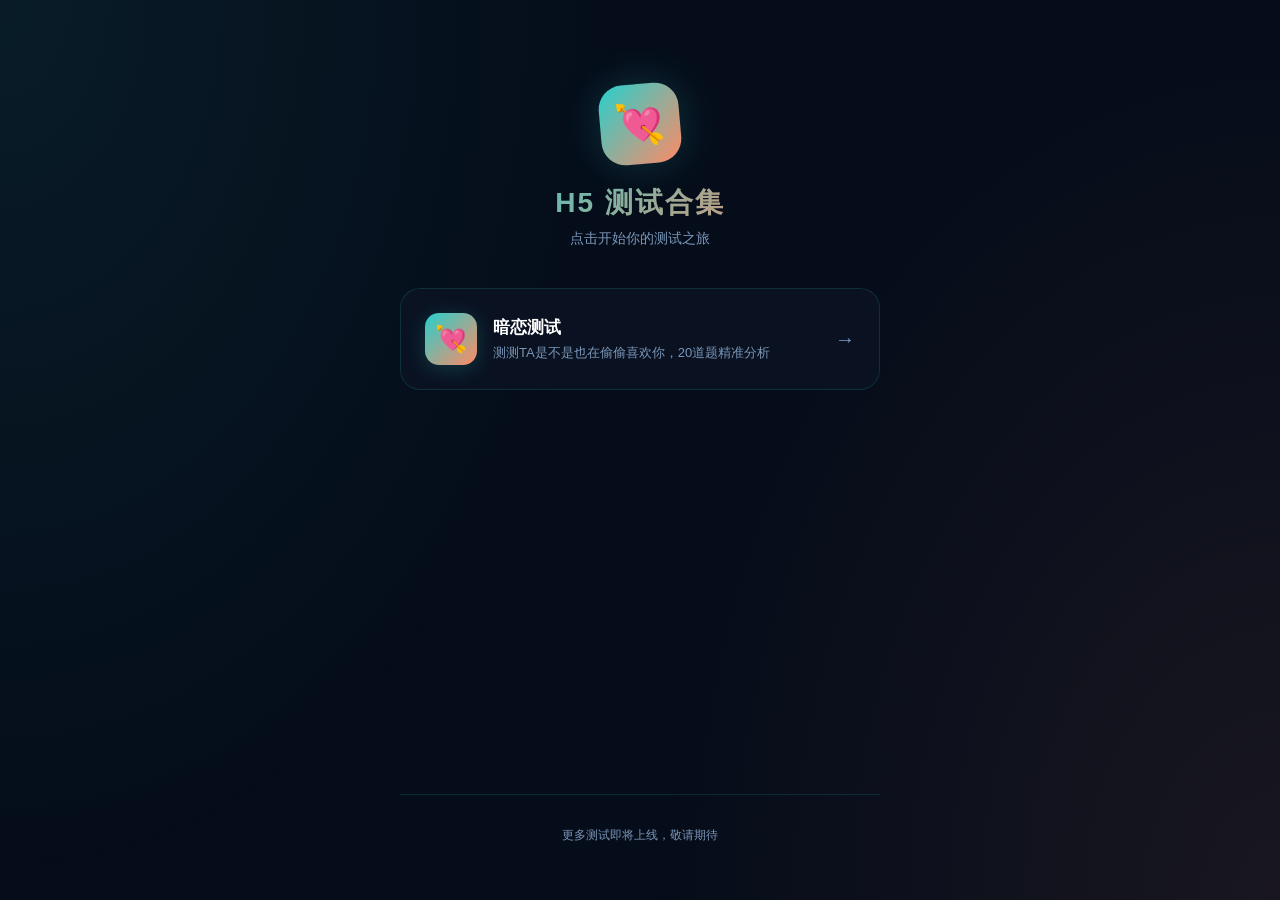
==== commit 37844776: "重构: 多H5子目录结构 + 导航首页" ====
--- a/index.html
+++ b/index.html
@@ -3,843 +3,56 @@
 <head>
   <meta charset="UTF-8">
   <meta name="viewport" content="width=device-width, initial-scale=1.0">
-  <title>测试模板</title>
-  <link href="https://fonts.googleapis.com/css2?family=Noto+Sans+SC:wght@400;500;600;700&display=swap" rel="stylesheet">
+  <title>ZenEval · H5测试合集</title>
   <style>
-    :root{--bg-dark:#060d1a;--bg-card:rgba(12,21,37,.75);--bg-card-hover:#14203a;--border-color:rgba(38,208,206,.15);--primary-pink:#ff8a65;--primary-purple:#26d0ce;--primary-red:#ff5252;--primary-coral:#ffd54f;--primary-lavender:#82b1ff;--primary-green:#10b981;--primary-yellow:#fbbf24;--text-white:#fff;--text-gray:#7a96b8;--text-light:#a8c4e8;--gradient-main:linear-gradient(135deg,#ff8a65 0%,#26d0ce 50%,#ff5252 100%);--gradient-love:linear-gradient(135deg,#ff8a65,#ffd54f,#82b1ff);--radius-lg:20px;--radius-md:14px}
-    *{margin:0;padding:0;box-sizing:border-box}body{font-family:'Noto Sans SC',sans-serif;background:var(--bg-dark);color:var(--text-white);line-height:1.6;min-height:100vh;overflow-x:hidden}
-    body::before{content:'';position:fixed;top:0;left:0;width:50%;height:100%;background:radial-gradient(ellipse at top left,rgba(38,208,206,.08),transparent 70%);z-index:0;pointer-events:none}
-    body::after{content:'';position:fixed;bottom:0;right:0;width:50%;height:100%;background:radial-gradient(ellipse at bottom right,rgba(255,138,101,.08),transparent 70%);z-index:0;pointer-events:none}
-    #particles-canvas{position:fixed;top:0;left:0;width:100%;height:100%;z-index:0;pointer-events:none}
+    :root{--bg:#060d1a;--card:rgba(12,21,37,.75);--border:rgba(38,208,206,.15);--accent:#26d0ce;--accent2:#ff8a65;--text:#fff;--gray:#7a96b8}
+    *{margin:0;padding:0;box-sizing:border-box}
+    body{font-family:-apple-system,BlinkMacSystemFont,'Segoe UI','Noto Sans SC',sans-serif;background:var(--bg);color:var(--text);min-height:100vh;overflow-x:hidden}
+    body::before{content:'';position:fixed;top:0;left:0;width:50%;height:100%;background:radial-gradient(ellipse at top left,rgba(38,208,206,.08),transparent 70%);z-index:0}
+    body::after{content:'';position:fixed;bottom:0;right:0;width:50%;height:100%;background:radial-gradient(ellipse at bottom right,rgba(255,138,101,.08),transparent 70%);z-index:0}
     .container{max-width:520px;margin:0 auto;padding:24px 20px;min-height:100vh;display:flex;flex-direction:column;position:relative;z-index:1}
-    .header{text-align:center;margin-bottom:40px;animation:fadeInDown .6s ease}
-    @keyframes fadeInDown{from{opacity:0;transform:translateY(-20px)}to{opacity:1;transform:translateY(0)}}
-    @keyframes fadeInUp{from{opacity:0;transform:translateY(20px)}to{opacity:1;transform:translateY(0)}}
-    @keyframes pulse{0%,100%{transform:scale(1)}50%{transform:scale(1.05)}}
-    @keyframes heartbeat{0%,100%{transform:scale(1)}14%{transform:scale(1.15)}28%{transform:scale(1)}42%{transform:scale(1.15)}70%{transform:scale(1)}}
-    @keyframes float{0%,100%{transform:translateY(0)}50%{transform:translateY(-10px)}}
-    @keyframes slideOutLeft{from{opacity:1;transform:translateX(0)}to{opacity:0;transform:translateX(-30px)}}
-    @keyframes slideInRight{from{opacity:0;transform:translateX(30px)}to{opacity:1;transform:translateX(0)}}
-    @keyframes selectPulse{0%{box-shadow:0 0 0 0 rgba(255,138,101,.4)}70%{box-shadow:0 0 0 10px rgba(255,138,101,0)}100%{box-shadow:0 0 0 0 rgba(255,138,101,0)}}
-    @keyframes shake{0%,100%{transform:translateX(0)}20%,60%{transform:translateX(-5px)}40%,80%{transform:translateX(5px)}}
-    @keyframes sparkle{0%,100%{opacity:0;transform:scale(0)}50%{opacity:1;transform:scale(1)}}
-    .logo{width:100px;height:100px;margin:0 auto 20px;background:var(--gradient-main);border-radius:28px;display:flex;align-items:center;justify-content:center;box-shadow:0 0 40px rgba(255,138,101,.25),0 0 60px rgba(38,208,206,.2);position:relative;animation:heartbeat 1.5s ease infinite;transform:rotate(-5deg)}
-    .logo::before{content:'';position:absolute;inset:-3px;border-radius:28px;background:var(--gradient-main);z-index:-1;opacity:.5;filter:blur(12px)}
-    .logo::after{content:'✨';position:absolute;top:-8px;right:-8px;font-size:20px;animation:sparkle 2s ease infinite}
-    .logo-icon{font-size:48px}.title{font-size:32px;font-weight:700;margin-bottom:12px;background:var(--gradient-main);-webkit-background-clip:text;-webkit-text-fill-color:transparent;background-clip:text;letter-spacing:2px}
-    .subtitle{font-size:15px;color:var(--text-gray)}.main-content{flex:1;display:flex;flex-direction:column;animation:fadeInUp .6s ease .2s both}
-    .gender-page{flex:1;display:flex;flex-direction:column;justify-content:center;align-items:center;animation:fadeInUp .6s ease}
-    .gender-card{background:var(--bg-card);backdrop-filter:blur(12px);-webkit-backdrop-filter:blur(12px);border-radius:var(--radius-lg);padding:40px 32px;border:1px solid var(--border-color);width:100%;max-width:420px;text-align:center}
-    .gender-icon{font-size:56px;margin-bottom:20px;animation:float 3s ease infinite}.gender-title{font-size:22px;font-weight:600;color:var(--text-white);margin-bottom:8px}
-    .gender-desc{font-size:14px;color:var(--text-gray);margin-bottom:28px;line-height:1.6}
-    .gender-options{display:flex;gap:16px;justify-content:center;flex-wrap:wrap}
-    .gender-btn{flex:1;min-width:140px;padding:20px 24px;background:var(--bg-dark);border:2px solid var(--border-color);border-radius:var(--radius-md);color:var(--text-white);font-size:16px;font-weight:600;cursor:pointer;transition:all .3s ease;font-family:inherit;display:flex;flex-direction:column;align-items:center;gap:10px}
-    .gender-btn:hover{transform:translateY(-4px);border-color:var(--primary-pink);box-shadow:0 8px 30px rgba(255,138,101,.2)}
-    .gender-btn.male:hover{border-color:var(--primary-purple);box-shadow:0 8px 30px rgba(38,208,206,.2)}
-    .gender-btn .icon{font-size:32px}.gender-hint{margin-top:24px;font-size:13px;color:var(--text-gray);opacity:.8}
-    .test-options{display:flex;flex-direction:column;gap:16px;margin-bottom:32px}
-    .test-option{background:var(--bg-card);backdrop-filter:blur(12px);-webkit-backdrop-filter:blur(12px);border-radius:var(--radius-lg);padding:24px;transition:all .3s ease;cursor:pointer;border:1px solid var(--border-color);position:relative;overflow:hidden}
-    .test-option::before{content:'';position:absolute;top:0;left:0;right:0;height:3px;background:var(--gradient-main);opacity:0;transition:opacity .3s ease}
-    .test-option:hover{transform:translateY(-4px);border-color:var(--primary-pink);box-shadow:0 8px 32px rgba(255,138,101,.15)}
-    .test-option:hover::before{opacity:1}
-    .option-header{display:flex;align-items:center;gap:16px}
-    .option-icon{width:56px;height:56px;border-radius:16px;display:flex;align-items:center;justify-content:center;font-size:28px;flex-shrink:0;background:var(--gradient-main);box-shadow:0 4px 20px rgba(255,138,101,.3)}
-    .option-title{font-size:18px;font-weight:600;color:var(--text-white);margin-bottom:4px}.option-desc{font-size:13px;color:var(--text-gray);line-height:1.5}
-    .disclaimer{background:var(--bg-card);backdrop-filter:blur(10px);-webkit-backdrop-filter:blur(10px);border-radius:var(--radius-md);padding:18px;margin-bottom:24px;border-left:4px solid var(--primary-coral);border:1px solid var(--border-color)}
-    .disclaimer-title{font-size:14px;font-weight:600;color:var(--primary-coral);margin-bottom:8px;display:flex;align-items:center;gap:6px}.disclaimer-text{font-size:13px;color:var(--text-gray);line-height:1.6}
-    .progress-container{margin-bottom:28px}.progress-bar{width:100%;height:8px;background:var(--border-color);border-radius:4px;overflow:hidden;margin-bottom:12px}
-    .progress-fill{height:100%;background:var(--gradient-main);border-radius:4px;transition:width .5s ease;box-shadow:0 0 10px rgba(255,138,101,.3)}.progress-text{font-size:14px;color:var(--text-gray);text-align:center}
-    .question-card{background:var(--bg-card);backdrop-filter:blur(12px);-webkit-backdrop-filter:blur(12px);border-radius:var(--radius-lg);padding:28px;border:1px solid var(--border-color);margin-bottom:20px}
-    .question-card.slide-in{animation:slideInRight .4s ease}.question-card.slide-out{animation:slideOutLeft .3s ease forwards}
-    .question-number{display:inline-block;background:var(--gradient-main);color:#fff;font-size:12px;font-weight:600;padding:4px 12px;border-radius:20px;margin-bottom:16px}
-    .question-text{font-size:17px;font-weight:500;color:var(--text-white);margin-bottom:24px;line-height:1.7}.options-grid{display:grid;gap:12px}
-    .option-item{background:rgba(6,13,26,.6);border:2px solid var(--border-color);border-radius:var(--radius-md);padding:16px 20px;cursor:pointer;transition:all .25s ease;display:flex;align-items:center;gap:14px}
-    .option-item:hover{border-color:var(--primary-pink);background:rgba(255,138,101,.05)}
-    .option-item.selected{border-color:var(--primary-pink);background:rgba(255,138,101,.1);box-shadow:0 0 20px rgba(255,138,101,.15);animation:selectPulse .5s ease}
-    .option-radio{width:22px;height:22px;border:2px solid var(--border-color);border-radius:6px;position:relative;flex-shrink:0;transition:all .25s ease}
-    .option-item:hover .option-radio{border-color:var(--primary-pink)}.option-item.selected .option-radio{border-color:var(--primary-pink);background:var(--primary-pink)}
-    .option-item.selected .option-radio::after{content:'';position:absolute;top:50%;left:50%;transform:translate(-50%,-50%) rotate(45deg);width:6px;height:10px;border:solid var(--bg-dark);border-width:0 2px 2px 0}
-    .option-label{font-size:15px;color:var(--text-light);font-weight:500;transition:color .25s ease}.option-item.selected .option-label{color:var(--primary-pink)}
-    .navigation{display:flex;gap:12px;margin-top:24px}
-    .btn{flex:1;padding:16px 24px;border:none;border-radius:var(--radius-md);font-size:15px;font-weight:600;cursor:pointer;transition:all .3s ease;font-family:inherit}
-    .btn-primary{background:var(--gradient-main);color:#fff;box-shadow:0 4px 20px rgba(255,138,101,.25)}
-    .btn-primary:hover:not(:disabled){transform:translateY(-2px);box-shadow:0 6px 30px rgba(255,138,101,.35)}
-    .btn-secondary{background:var(--bg-card);color:var(--text-light);border:1px solid var(--border-color)}
-    .btn-secondary:hover:not(:disabled){background:var(--bg-card-hover);border-color:var(--primary-pink);color:var(--primary-pink)}
-    .btn:disabled{opacity:.4;cursor:not-allowed}.auto-next-hint{text-align:center;font-size:12px;color:var(--text-gray);margin-top:16px;opacity:.7}
-    .result-card{background:var(--bg-card);backdrop-filter:blur(12px);-webkit-backdrop-filter:blur(12px);border-radius:var(--radius-lg);padding:32px;border:1px solid var(--border-color);text-align:center;margin-bottom:20px;position:relative;overflow:hidden}
-    .result-card::before{content:'';position:absolute;top:0;left:0;right:0;height:4px;background:var(--gradient-main)}
-    .result-icon{font-size:64px;margin-bottom:20px;animation:heartbeat 1.5s ease infinite}
-    .result-title{font-size:26px;font-weight:700;margin-bottom:20px;color:var(--text-white)}
-    .result-score{font-size:48px;font-weight:700;margin-bottom:12px;background:var(--gradient-main);-webkit-background-clip:text;-webkit-text-fill-color:transparent;background-clip:text}
-    .result-level{font-size:16px;font-weight:600;margin-bottom:20px;padding:10px 24px;border-radius:30px;display:inline-block}
-    .result-level.low{background:rgba(122,150,184,.15);color:var(--text-gray);border:1px solid rgba(122,150,184,.3)}
-    .result-level.medium{background:rgba(130,177,255,.15);color:var(--primary-lavender);border:1px solid rgba(130,177,255,.3)}
-    .result-level.high{background:rgba(255,138,101,.15);color:var(--primary-pink);border:1px solid rgba(255,138,101,.3)}
-    .result-level.super{background:rgba(255,82,82,.15);color:var(--primary-red);border:1px solid rgba(255,82,82,.3)}
-    .analysis-section{background:var(--bg-card);backdrop-filter:blur(12px);-webkit-backdrop-filter:blur(12px);border-radius:var(--radius-lg);padding:24px;margin:16px 0;border:1px solid var(--border-color);text-align:left}
-    .analysis-title{font-size:18px;font-weight:600;color:var(--text-white);margin-bottom:16px;display:flex;align-items:center;gap:10px}
-    .analysis-content{font-size:14px;color:var(--text-gray);line-height:1.8;white-space:pre-line}
-    .type-badge{display:inline-block;background:var(--gradient-main);color:#fff;padding:8px 18px;border-radius:25px;font-size:14px;font-weight:600;margin-bottom:16px}
-    .signals-list{background:rgba(255,138,101,.05);border-radius:var(--radius-md);padding:16px;margin-top:16px;border:1px solid rgba(255,138,101,.1)}
-    .signals-list strong{color:var(--primary-pink);display:block;margin-bottom:12px}
-    .signal-item{padding:10px 0;border-bottom:1px solid var(--border-color);color:var(--text-light);font-size:14px;display:flex;align-items:center;gap:8px}.signal-item:last-child{border-bottom:none}
-    .signal-item::before{content:'💫';font-size:12px}
-    .dimension-section{background:var(--bg-card);backdrop-filter:blur(12px);-webkit-backdrop-filter:blur(12px);border-radius:var(--radius-lg);padding:24px;margin:16px 0;border:1px solid var(--border-color)}
-    .dimension-title{font-size:18px;font-weight:600;color:var(--text-white);margin-bottom:24px;display:flex;align-items:center;justify-content:center;gap:10px}
-    .dimension-item{margin-bottom:20px}.dimension-item:last-child{margin-bottom:0}
-    .dimension-label{display:flex;justify-content:space-between;margin-bottom:10px;font-size:14px;color:var(--text-light);font-weight:500}
-    .dimension-bar{width:100%;height:12px;background:var(--border-color);border-radius:6px;overflow:hidden}
-    .dimension-fill{height:100%;border-radius:6px;transition:width .8s ease}
-    .dimension-fill.low{background:linear-gradient(90deg,#7a96b8,#82b1ff);box-shadow:0 0 15px rgba(130,177,255,.4)}
-    .dimension-fill.medium{background:linear-gradient(90deg,#82b1ff,#ffd54f);box-shadow:0 0 15px rgba(255,213,79,.4)}
-    .dimension-fill.high{background:linear-gradient(90deg,#ffd54f,#ff8a65);box-shadow:0 0 15px rgba(255,138,101,.4)}
-    .dimension-fill.super{background:linear-gradient(90deg,#ff8a65,#ff5252);box-shadow:0 0 15px rgba(255,82,82,.4)}
-    .advice-section{background:var(--bg-card);backdrop-filter:blur(12px);-webkit-backdrop-filter:blur(12px);border-radius:var(--radius-lg);padding:24px;margin:16px 0;border:1px solid var(--border-color)}
-    .advice-title{font-size:18px;font-weight:600;color:var(--text-white);margin-bottom:20px;display:flex;align-items:center;justify-content:center;gap:10px}
-    .advice-grid{display:grid;gap:12px}
-    .advice-item{background:rgba(6,13,26,.6);border-radius:var(--radius-md);padding:16px;border:1px solid var(--border-color)}
-    .advice-item-title{font-size:14px;font-weight:600;color:var(--primary-pink);margin-bottom:8px;display:flex;align-items:center;gap:8px}
-    .advice-item-text{font-size:13px;color:var(--text-gray);line-height:1.6}
-    .love-meter{background:var(--bg-card);backdrop-filter:blur(12px);-webkit-backdrop-filter:blur(12px);border-radius:var(--radius-lg);padding:24px;margin:16px 0;border:1px solid var(--border-color);text-align:center}
-    .love-meter-title{font-size:16px;font-weight:600;color:var(--text-white);margin-bottom:20px}
-    .love-hearts{display:flex;justify-content:center;gap:8px;font-size:28px;margin-bottom:16px}
-    .love-heart{opacity:.3;transition:all .3s ease}.love-heart.active{opacity:1;animation:heartbeat 1s ease infinite}
-    .love-heart.active:nth-child(2){animation-delay:.1s}.love-heart.active:nth-child(3){animation-delay:.2s}
-    .love-heart.active:nth-child(4){animation-delay:.3s}.love-heart.active:nth-child(5){animation-delay:.4s}
-    .love-percentage{font-size:14px;color:var(--text-gray)}
-    .password-page{flex:1;display:flex;flex-direction:column;justify-content:center;align-items:center;animation:fadeInUp .6s ease}
-    .password-card{background:var(--bg-card);backdrop-filter:blur(12px);-webkit-backdrop-filter:blur(12px);border-radius:var(--radius-lg);padding:40px 32px;border:1px solid var(--border-color);width:100%;max-width:380px;text-align:center}
-    .password-icon{font-size:48px;margin-bottom:20px}.password-title{font-size:20px;font-weight:600;color:var(--text-white);margin-bottom:8px}
-    .password-desc{font-size:14px;color:var(--text-gray);margin-bottom:24px}.password-input-wrap{position:relative;margin-bottom:20px}
-    .password-input{width:100%;padding:16px 20px;background:rgba(6,13,26,.6);border:2px solid var(--border-color);border-radius:var(--radius-md);color:var(--text-white);font-size:18px;font-family:inherit;text-align:center;letter-spacing:8px;transition:all .3s ease;outline:none}
-    .password-input:focus{border-color:var(--primary-pink);box-shadow:0 0 20px rgba(255,138,101,.15)}
-    .password-input.error{border-color:var(--primary-red);animation:shake .5s ease}.password-input::placeholder{letter-spacing:2px;color:var(--text-gray)}
-    .password-error{color:var(--primary-red);font-size:13px;margin-top:-12px;margin-bottom:16px;display:none}.password-error.show{display:block}
-    .password-btn{width:100%;padding:16px 24px;background:var(--gradient-main);border:none;border-radius:var(--radius-md);color:#fff;font-size:16px;font-weight:600;cursor:pointer;transition:all .3s ease;font-family:inherit}
-    .password-btn:hover{transform:translateY(-2px);box-shadow:0 6px 30px rgba(255,138,101,.35)}.password-hint{margin-top:20px;font-size:12px;color:var(--text-gray);opacity:.7}
-    .result-advice{background:var(--bg-card);backdrop-filter:blur(10px);-webkit-backdrop-filter:blur(10px);border-radius:var(--radius-md);padding:20px;margin:16px 0;border:1px solid var(--border-color);border-left:4px solid var(--primary-lavender)}
-    .result-advice-title{font-size:16px;font-weight:600;color:var(--primary-lavender);margin-bottom:12px}
-    .result-advice-text{font-size:14px;color:var(--text-gray);line-height:1.7}
-    .footer{margin-top:auto;text-align:center;padding:32px 0 24px;color:var(--text-gray);font-size:13px;border-top:1px solid var(--border-color)}
-    .footer-note{font-size:11px;line-height:1.6;color:var(--text-gray);opacity:.7}
-    .floating-hearts{position:fixed;top:0;left:0;width:100%;height:100%;pointer-events:none;overflow:hidden;z-index:0}
-    .floating-heart{position:absolute;font-size:20px;opacity:0.1;animation:floatUp 15s linear infinite}
-    @keyframes floatUp{0%{transform:translateY(100vh) rotate(0deg);opacity:0}10%{opacity:0.1}90%{opacity:0.1}100%{transform:translateY(-100px) rotate(360deg);opacity:0}}
+    .header{text-align:center;margin:60px 0 40px}
+    .logo{width:80px;height:80px;margin:0 auto 20px;background:linear-gradient(135deg,var(--accent),var(--accent2));border-radius:24px;display:flex;align-items:center;justify-content:center;font-size:40px;box-shadow:0 0 40px rgba(38,208,206,.2);transform:rotate(-5deg)}
+    .title{font-size:28px;font-weight:700;background:linear-gradient(135deg,var(--accent),var(--accent2));-webkit-background-clip:text;-webkit-text-fill-color:transparent;letter-spacing:2px}
+    .subtitle{font-size:14px;color:var(--gray);margin-top:8px}
+    .list{flex:1;display:flex;flex-direction:column;gap:16px}
+    .card{background:var(--card);backdrop-filter:blur(12px);border:1px solid var(--border);border-radius:20px;padding:24px;cursor:pointer;transition:all .3s ease;text-decoration:none;color:inherit;position:relative;overflow:hidden}
+    .card::before{content:'';position:absolute;top:0;left:0;right:0;height:3px;background:linear-gradient(90deg,var(--accent),var(--accent2));opacity:0;transition:opacity .3s}
+    .card:hover{transform:translateY(-4px);border-color:var(--accent2);box-shadow:0 8px 32px rgba(255,138,101,.1)}
+    .card:hover::before{opacity:1}
+    .card-header{display:flex;align-items:center;gap:16px}
+    .card-icon{width:52px;height:52px;border-radius:14px;display:flex;align-items:center;justify-content:center;font-size:26px;flex-shrink:0;background:linear-gradient(135deg,var(--accent),var(--accent2));box-shadow:0 4px 20px rgba(38,208,206,.2)}
+    .card-body{flex:1}
+    .card-title{font-size:17px;font-weight:600;margin-bottom:4px}
+    .card-desc{font-size:13px;color:var(--gray);line-height:1.5}
+    .card-arrow{color:var(--gray);font-size:20px;transition:all .3s}
+    .card:hover .card-arrow{color:var(--accent2);transform:translateX(4px)}
+    .footer{text-align:center;padding:32px 0;color:var(--gray);font-size:12px;border-top:1px solid var(--border);margin-top:auto}
   </style>
 </head>
 <body>
-<canvas id="particles-canvas"></canvas>
-<div class="floating-hearts" id="floating-hearts"></div>
 <div class="container">
   <div class="header">
-    <div class="logo"><div class="logo-icon" id="logo-icon">💘</div></div>
-    <h1 class="title" id="page-title">暗恋测试</h1>
-    <p class="subtitle" id="page-subtitle">测测TA是不是也在偷偷喜欢你</p>
+    <div class="logo">💘</div>
+    <h1 class="title">H5 测试合集</h1>
+    <p class="subtitle">点击开始你的测试之旅</p>
   </div>
-  <div class="main-content" id="main-content"></div>
+  <div class="list">
+    <a class="card" href="anlian/">
+      <div class="card-header">
+        <div class="card-icon">💘</div>
+        <div class="card-body">
+          <div class="card-title">暗恋测试</div>
+          <div class="card-desc">测测TA是不是也在偷偷喜欢你，20道题精准分析</div>
+        </div>
+        <div class="card-arrow">→</div>
+      </div>
+    </a>
+    <!-- 新H5在这里添加，复制上面的card结构，改href/icon/title/desc即可 -->
+  </div>
   <div class="footer">
-    <div class="footer-note" id="footer-note">本测试仅供娱乐参考<br>真爱需要勇敢表达哦~</div>
+    <div>更多测试即将上线，敬请期待</div>
   </div>
 </div>
-<script>
-/* ================================================================
- *  H5测试模板引擎 — 换主题只需修改下面 THEME_CONFIG
- *  模板支持占位符: {pronoun} {count} {current} {total} {score} {percentage}
- * ================================================================ */
-
-const THEME_CONFIG = {
-
-  /* ---- 页面基础信息 ---- */
-  pageTitle: "TA是不是暗恋你？| 暗恋测试",
-  logoEmoji: "💘",
-  title: "暗恋测试",
-  subtitle: "测测TA是不是也在偷偷喜欢你",
-
-  /* ---- 密码保护 (enabled=false 则跳过密码页直接进入) ---- */
-  password: {
-    enabled: true,
-    value: "5233",
-    icon: "🔐",
-    title: "请输入访问密码",
-    desc: "输入密码后即可开始测试~",
-    btnText: "💕 确认进入",
-    errorText: "密码错误，请重新输入",
-    hint: "提示：请联系管理员获取密码"
-  },
-
-  /* ---- 性别/分组选择 (enabled=false 则跳过直接用 defaultGroup 的题目) ---- */
-  genderSelection: {
-    enabled: true,
-    icon: "💝",
-    title: "首先，告诉我你的性别",
-    desc: "我们将根据你的性别，为你定制专属的测试题目~",
-    options: [
-      { id: "male",   icon: "👦", label: "我是男生", cssClass: "male",   pronoun: "她" },
-      { id: "female", icon: "👧", label: "我是女生", cssClass: "female", pronoun: "他" }
-    ],
-    hintTemplate: "🔮 共{count}道题，约3-5分钟完成"
-  },
-
-  /* ---- 开始测试页 ---- */
-  startPage: {
-    icon: "💕",
-    title: "开始测试",
-    descTemplate: "通过{count}道精心设计的题目，分析{pronoun}对你的态度",
-    disclaimer: {
-      icon: "💝",
-      title: "温馨提示",
-      textTemplate: "请根据{pronoun}平时对你的真实表现来回答，不要过度脑补或美化哦~测试结果仅供参考，真爱还需要勇敢表达！"
-    }
-  },
-
-  /* ---- 答题页配置 ---- */
-  quizPage: {
-    progressTemplate: "第 {current} 题，共 {total} 题",
-    autoNextHint: "💫 选择后自动跳转下一题",
-    prevBtn: "← 上一题",
-    nextBtn: "下一题 →",
-    resultBtn: "查看结果 💘",
-    autoNext: true
-  },
-
-  /* ---- 题目 (按分组 key 对应 genderSelection.options 的 id；若 genderSelection.enabled=false 用 defaultGroup) ---- */
-  questions: {
-    male: [
-      "当你们有眼神接触时，她是否会快速移开视线或脸红？",
-      "她是否会在社交媒体上特别关注你的动态？",
-      "她是否会找各种理由和你待在一起？",
-      "她是否会主动关心你的身体状况或心情？",
-      "当你们聊天时，她是否会主动找话题延续对话？",
-      "她是否会主动给你带小礼物或好吃的？",
-      "她是否会记住你们之间的重要日子或对话？",
-      "当你和其他女生说话时，她是否会表现得有些不自然？",
-      "当你心情不好时，她是否特别敏感并想要安慰你？",
-      "她是否会记住你无意间提到的小事（比如你喜欢的食物、电影等）？",
-      "当你们一起走路时，她是否会不自觉地靠近你？",
-      "她是否愿意和你分享她的私人事情或小秘密？",
-      "她是否经常通过朋友来打听你的消息？",
-      "她是否曾经暗示过想和你有更多的相处时间？",
-      "她发消息给你的时候，是否经常使用可爱的表情包或语气词？",
-      "她对你说话的语气是否比对其他人更温柔？",
-      "当你需要帮助时，她是否总是第一时间出现？",
-      "当你们在一起时，你是否注意到她会不自觉地整理头发或衣服？",
-      "她是否会主动邀请你参加她的活动或聚会？",
-      "当你夸她的时候，她是否会表现得很开心但又有点害羞？"
-    ],
-    female: [
-      "当你们有眼神接触时，他是否会微笑或表现得有些紧张？",
-      "他是否会主动在社交媒体上和你互动？",
-      "他是否会找各种借口和你说话或见面？",
-      "他是否会主动关心你的安全（比如提醒你路上小心）？",
-      "当你们聊天时，他是否会认真回复你的每一条消息？",
-      "他是否会注意到你的新发型、新衣服等细节？",
-      "他是否会记住你的生日或其他重要日子？",
-      "当你和其他男生互动时，他是否会显得有些在意？",
-      "当你不开心时，他是否会第一时间发现并关心你？",
-      "他是否会特意记住你说过的话，并在之后提起？",
-      "当你们一起时，他是否会表现得比平时话多或话少？",
-      "他是否愿意和你分享他的想法和困扰？",
-      "他是否会在朋友面前提起你或夸赞你？",
-      "他是否曾经用行动暗示过他对你的特别关注？",
-      "他是否愿意花时间陪你做你喜欢的事情？",
-      "他对你说话时是否比对别人更耐心？",
-      "当你遇到困难时，他是否会主动提供帮助？",
-      "当你们在一起时，他是否会不自觉地看向你？",
-      "他是否会主动邀请你一起做某些事情？",
-      "当你夸他的时候，他是否会显得有点不好意思？"
-    ]
-  },
-
-  /* ---- genderSelection.enabled=false 时使用的默认分组 key ---- */
-  defaultGroup: "male",
-
-  /* ---- 选项 (label=显示文字, value=分值) ---- */
-  options: [
-    { label: "从来没有",   value: 0 },
-    { label: "偶尔一两次", value: 1 },
-    { label: "有时候会",   value: 2 },
-    { label: "经常这样",   value: 3 },
-    { label: "每次都是",   value: 4 }
-  ],
-
-  /* ---- 结果配置 ---- */
-  results: {
-    scoreTitle: "测试完成",
-    maxScore: 80,  // 题数 × 每题最高分值
-
-    heartMeter: {
-      icon: "💫",
-      titleTemplate: "{pronoun}对你的心动指数",
-      heartEmoji: "⭐",
-      percentageTemplate: "心动概率：约 {percentage}%"
-    },
-
-    analysis: {
-      icon: "💌",
-      title: "详细分析",
-      signalsIcon: "💫",
-      signalsTitleTemplate: "{pronoun}喜欢你的信号："
-    },
-
-    /* 等级: 按 minScore 从高到低匹配，命中第一个即停 */
-    levels: [
-      {
-        minScore: 65,
-        level: "💖 超级心动",
-        icon: "😍",
-        cssClass: "super",
-        loveType: "铁证如山型",
-        summaryTemplate: "{pronoun}对你的好感已经藏不住了！从{pronoun}的行为来看，{pronoun}对你有着明显的特殊感情。{pronoun}不仅关注你的一举一动，还在很多细节上表现出对你的在意。\n\n恭喜你，{pronoun}大概率是喜欢你的！不过表白还是要选对时机哦~",
-        signals: [
-          { questionIndex: 4,  minValue: 3, text: "主动找你聊天，想要了解你更多" },
-          { questionIndex: 7,  minValue: 3, text: "在意你和其他异性的互动" },
-          { questionIndex: 3,  minValue: 3, text: "特别关心你的身体和心情" },
-          { questionIndex: 2,  minValue: 3, text: "找各种理由想和你待在一起" },
-          { questionIndex: 13, minValue: 3, text: "暗示过想要更多相处时间" }
-        ]
-      },
-      {
-        minScore: 50,
-        level: "💗 好感满满",
-        icon: "🥰",
-        cssClass: "high",
-        loveType: "暗流涌动型",
-        summaryTemplate: "{pronoun}对你的好感度很高！虽然{pronoun}可能还没有明确表达，但从很多细节都能看出{pronoun}对你有特别的感觉。{pronoun}会特别在意你，也愿意为你付出。\n\n建议你可以制造更多独处的机会，看看{pronoun}的反应~",
-        signals: [
-          { questionIndex: 9,  minValue: 2, text: "会记住你说过的话" },
-          { questionIndex: 11, minValue: 2, text: "愿意和你分享私人事情" },
-          { questionIndex: 16, minValue: 2, text: "总是第一时间帮助你" },
-          { questionIndex: 15, minValue: 2, text: "对你说话特别温柔/耐心" }
-        ]
-      },
-      {
-        minScore: 35,
-        level: "💜 有点意思",
-        icon: "🤔",
-        cssClass: "medium",
-        loveType: "若即若离型",
-        summaryTemplate: "{pronoun}对你有一定的好感，但还不是非常明显。{pronoun}可能还在观察和了解你，或者性格比较内敛不善于表达。\n\n建议继续保持互动，创造更多了解彼此的机会。如果你喜欢{pronoun}，可以适当主动一些哦~",
-        signals: [
-          { questionIndex: 4,  minValue: 2, text: "会主动和你聊天" },
-          { questionIndex: 14, minValue: 2, text: "愿意陪你做一些事" },
-          { questionIndex: 18, minValue: 2, text: "会邀请你参加活动" }
-        ]
-      },
-      {
-        minScore: 0,
-        level: "🤍 朋友状态",
-        icon: "🙂",
-        cssClass: "low",
-        loveType: "普通朋友型",
-        summaryTemplate: "目前来看，{pronoun}对你的表现更像是普通朋友之间的相处。不过别灰心！感情是可以慢慢培养的。\n\n如果你喜欢{pronoun}，可以尝试增加互动，展现自己的魅力。也许{pronoun}只是还没发现你的好呢~",
-        signals: [
-          { questionIndex: -1, minValue: 0, text: "目前没有太明显的特殊对待" }
-        ]
-      }
-    ],
-
-    /* 维度分析: questionIndices 为 0-based 题号，maxScore = 该维度题数 × 最高分值 */
-    dimensions: {
-      title: "📊 四维度分析",
-      items: [
-        { icon: "👀", name: "关注度", questionIndices: [4,9,0,1,13] },
-        { icon: "💗", name: "关心度", questionIndices: [3,16,2,8] },
-        { icon: "🤝", name: "亲密度", questionIndices: [14,11,15,10,18] },
-        { icon: "✨", name: "专属感", questionIndices: [17,12,7,5,19,6] }
-      ]
-    },
-
-    /* 建议: 按 minScore 从高到低匹配，命中第一个即停 */
-    advice: {
-      title: "💡 给你的建议",
-      groups: [
-        {
-          minScore: 50,
-          items: [
-            { icon: "🎯", title: "抓住时机", textTemplate: "{pronoun}对你的好感已经很明显了，可以选择一个合适的时机和氛围，勇敢表达你的心意。" },
-            { icon: "💫", title: "创造浪漫", textTemplate: "多制造一些独处的机会，比如一起看电影、散步等，让感情自然升温。" }
-          ]
-        },
-        {
-          minScore: 35,
-          items: [
-            { icon: "🌟", title: "展现魅力", textTemplate: "继续保持你的优点，让{pronoun}看到更多你的闪光点。" },
-            { icon: "💬", title: "增加互动", textTemplate: "多找机会和{pronoun}聊天、相处，加深彼此的了解。" }
-          ]
-        },
-        {
-          minScore: 0,
-          items: [
-            { icon: "😊", title: "做好自己", textTemplate: "不要刻意迎合，继续做最真实的自己，吸引力自然会来。" },
-            { icon: "🌈", title: "保持乐观", textTemplate: "感情需要时间培养，不要着急，缘分到了自然会开花结果。" }
-          ]
-        }
-      ]
-    },
-
-    /* 结果页底部免责 */
-    disclaimer: {
-      icon: "💝",
-      title: "温馨提示",
-      text: "本测试仅供娱乐参考，感情的事情复杂多变，不能仅凭一个测试就下定论。最重要的是用心去感受，勇敢去表达。祝你幸福！"
-    }
-  },
-
-  /* ---- 结果页按钮 ---- */
-  resultButtons: {
-    restart: "🔄 重新测试",
-    home: "🏠 返回首页"
-  },
-
-  /* ---- 底部文字 ---- */
-  footer: {
-    note: "本测试仅供娱乐参考<br>真爱需要勇敢表达哦~"
-  },
-
-  /* ---- 漂浮emoji ---- */
-  floatingEmojis: ['💫','⭐','🌟','✨','🌙','💫','⭐','🌟'],
-  floatingCount: 15,
-
-  /* ---- 粒子背景颜色 ---- */
-  particleColors: ['#ff8a65','#26d0ce','#ff5252','#ffd54f','#82b1ff','#4dd0e1','#80deea']
-};
-
-/* ================================================================ * 
- *  模板引擎 — 以下代码通用，换主题无需修改
- * ================================================================ */
-
-// 模板占位符替换: tpl("第{current}题", {current:1}) => "第1题"
-function tpl(t,vars){
-  return t.replace(/\{(\w+)\}/g,function(_,k){
-    return vars[k]!==undefined?String(vars[k]):'';
-  });
-}
-
-// 运行时状态
-var testData={
-  group:null,
-  pronoun:'',
-  currentQuestion:0,
-  answers:[],
-  isTransitioning:false
-};
-
-// 获取当前分组的题目
-function getQuestions(){
-  var gkey=testData.group||THEME_CONFIG.defaultGroup;
-  return THEME_CONFIG.questions[gkey];
-}
-
-// 获取选项最高分值
-function getMaxOptionValue(){
-  var max=0;
-  THEME_CONFIG.options.forEach(function(o){if(o.value>max)max=o.value});
-  return max;
-}
-
-// ===== 初始化页面 =====
-function initPage(){
-  document.title=THEME_CONFIG.pageTitle;
-  document.getElementById('logo-icon').textContent=THEME_CONFIG.logoEmoji;
-  document.getElementById('page-title').textContent=THEME_CONFIG.title;
-  document.getElementById('page-subtitle').textContent=THEME_CONFIG.subtitle;
-  document.getElementById('footer-note').innerHTML=THEME_CONFIG.footer.note;
-
-  if(THEME_CONFIG.password.enabled){
-    showPasswordPage();
-  }else{
-    showGroupPage();
-  }
-}
-
-// ===== 漂浮emoji =====
-function createFloatingEmojis(){
-  var container=document.getElementById('floating-hearts');
-  var emojis=THEME_CONFIG.floatingEmojis;
-  var count=THEME_CONFIG.floatingCount;
-  for(var i=0;i<count;i++){
-    var el=document.createElement('div');
-    el.className='floating-heart';
-    el.textContent=emojis[Math.floor(Math.random()*emojis.length)];
-    el.style.left=Math.random()*100+'%';
-    el.style.animationDelay=Math.random()*15+'s';
-    el.style.animationDuration=(15+Math.random()*10)+'s';
-    container.appendChild(el);
-  }
-}
-
-// ===== 粒子系统 =====
-class ParticleSystem{
-  constructor(canvas){
-    this.canvas=canvas;this.ctx=canvas.getContext('2d');this.particles=[];
-    this.mouse={x:null,y:null,radius:150};
-    this.colors=THEME_CONFIG.particleColors;
-    this.resize();this.init();this.animate();
-    window.addEventListener('resize',()=>{this.resize();this.init()});
-    window.addEventListener('mousemove',(e)=>{this.mouse.x=e.x;this.mouse.y=e.y});
-    window.addEventListener('mouseout',()=>{this.mouse.x=null;this.mouse.y=null});
-  }
-  resize(){this.canvas.width=window.innerWidth;this.canvas.height=window.innerHeight}
-  init(){
-    this.particles=[];
-    var num=Math.floor((this.canvas.width*this.canvas.height)/6000);
-    for(var i=0;i<num;i++){
-      var size=Math.random()*2.5+0.5;
-      var x=Math.random()*this.canvas.width;
-      var y=Math.random()*this.canvas.height;
-      this.particles.push({x:x,y:y,size:size,speedX:(Math.random()-0.5)*0.6,speedY:(Math.random()-0.5)*0.6,color:this.colors[Math.floor(Math.random()*this.colors.length)],opacity:Math.random()*0.5+0.2,baseX:x,baseY:y});
-    }
-  }
-  drawParticle(p){
-    this.ctx.beginPath();this.ctx.arc(p.x,p.y,p.size,0,Math.PI*2);
-    this.ctx.fillStyle=p.color;this.ctx.globalAlpha=p.opacity;this.ctx.fill();this.ctx.globalAlpha=1;
-  }
-  connectParticles(){
-    var maxDist=80;
-    for(var i=0;i<this.particles.length;i++){
-      for(var j=i+1;j<this.particles.length;j++){
-        var dx=this.particles[i].x-this.particles[j].x;
-        var dy=this.particles[i].y-this.particles[j].y;
-        var dist=Math.sqrt(dx*dx+dy*dy);
-        if(dist<maxDist){
-          this.ctx.beginPath();this.ctx.strokeStyle=this.particles[i].color;
-          this.ctx.globalAlpha=(1-dist/maxDist)*0.2;this.ctx.lineWidth=0.5;
-          this.ctx.moveTo(this.particles[i].x,this.particles[i].y);
-          this.ctx.lineTo(this.particles[j].x,this.particles[j].y);
-          this.ctx.stroke();this.ctx.globalAlpha=1;
-        }
-      }
-    }
-  }
-  update(){
-    for(var p of this.particles){
-      if(this.mouse.x!==null){
-        var dx=this.mouse.x-p.x,dy=this.mouse.y-p.y;
-        var dist=Math.sqrt(dx*dx+dy*dy);
-        if(dist<this.mouse.radius){
-          var force=(this.mouse.radius-dist)/this.mouse.radius;
-          p.x-=dx/dist*force*2;p.y-=dy/dist*force*2;
-        }
-      }
-      p.x+=(p.baseX-p.x)*0.012+p.speedX;p.y+=(p.baseY-p.y)*0.012+p.speedY;
-      if(p.x<0||p.x>this.canvas.width)p.speedX*=-1;
-      if(p.y<0||p.y>this.canvas.height)p.speedY*=-1;
-    }
-  }
-  animate(){
-    this.ctx.clearRect(0,0,this.canvas.width,this.canvas.height);
-    for(var p of this.particles)this.drawParticle(p);
-    this.connectParticles();this.update();
-    requestAnimationFrame(()=>this.animate());
-  }
-}
-
-// ===== 密码页 =====
-function showPasswordPage(){
-  var pc=THEME_CONFIG.password;
-  var html='<div class="password-page"><div class="password-card">';
-  html+='<div class="password-icon">'+pc.icon+'</div>';
-  html+='<div class="password-title">'+pc.title+'</div>';
-  html+='<div class="password-desc">'+pc.desc+'</div>';
-  html+='<div class="password-input-wrap">';
-  html+='<input type="password" class="password-input" id="password-input" placeholder="••••" maxlength="'+pc.value.length+'" oninput="checkPassword()" onkeypress="if(event.keyCode===13)verifyPassword()">';
-  html+='</div>';
-  html+='<div class="password-error" id="password-error">'+pc.errorText+'</div>';
-  html+='<button class="password-btn" onclick="verifyPassword()">'+pc.btnText+'</button>';
-  html+='<div class="password-hint">'+pc.hint+'</div>';
-  html+='</div></div>';
-  document.getElementById('main-content').innerHTML=html;
-}
-
-function checkPassword(){
-  document.getElementById('password-input').classList.remove('error');
-  document.getElementById('password-error').classList.remove('show');
-}
-
-function verifyPassword(){
-  var input=document.getElementById('password-input');
-  if(input.value===THEME_CONFIG.password.value){
-    showGroupPage();
-  }else{
-    input.classList.add('error');
-    document.getElementById('password-error').classList.add('show');
-    input.value='';
-  }
-}
-
-// ===== 分组/性别选择页 =====
-function showGroupPage(){
-  var gs=THEME_CONFIG.genderSelection;
-  if(!gs.enabled){
-    testData.group=THEME_CONFIG.defaultGroup;
-    var defOpt=gs.options.find(function(o){return o.id===THEME_CONFIG.defaultGroup});
-    testData.pronoun=defOpt?defOpt.pronoun:'';
-    showStartPage();
-    return;
-  }
-  var q=getQuestions();
-  var qCount=q?q.length:0;
-  var html='<div class="gender-page"><div class="gender-card">';
-  html+='<div class="gender-icon">'+gs.icon+'</div>';
-  html+='<div class="gender-title">'+gs.title+'</div>';
-  html+='<div class="gender-desc">'+gs.desc+'</div>';
-  html+='<div class="gender-options">';
-  gs.options.forEach(function(opt){
-    html+='<button class="gender-btn '+opt.cssClass+'" onclick="selectGroup(\''+opt.id+'\',\''+opt.pronoun+'\')"><span class="icon">'+opt.icon+'</span><span>'+opt.label+'</span></button>';
-  });
-  html+='</div>';
-  html+='<div class="gender-hint">'+tpl(gs.hintTemplate,{count:qCount})+'</div>';
-  html+='</div></div>';
-  document.getElementById('main-content').innerHTML=html;
-}
-
-function selectGroup(groupId,pronoun){
-  testData.group=groupId;
-  testData.pronoun=pronoun;
-  showStartPage();
-}
-
-// ===== 开始测试页 =====
-function showStartPage(){
-  var sp=THEME_CONFIG.startPage;
-  var q=getQuestions();
-  var qCount=q?q.length:0;
-  var vars={count:qCount,pronoun:testData.pronoun};
-
-  var html='<div class="test-options">';
-  html+='<div class="test-option" onclick="startTest()">';
-  html+='<div class="option-header">';
-  html+='<div class="option-icon">'+sp.icon+'</div>';
-  html+='<div>';
-  html+='<div class="option-title">'+sp.title+'</div>';
-  html+='<div class="option-desc">'+tpl(sp.descTemplate,vars)+'</div>';
-  html+='</div></div></div></div>';
-  html+='<div class="disclaimer">';
-  html+='<div class="disclaimer-title">'+sp.disclaimer.icon+' '+sp.disclaimer.title+'</div>';
-  html+='<div class="disclaimer-text">'+tpl(sp.disclaimer.textTemplate,vars)+'</div>';
-  html+='</div>';
-  document.getElementById('main-content').innerHTML=html;
-}
-
-function startTest(){
-  testData.currentQuestion=0;
-  testData.isTransitioning=false;
-  testData.answers=new Array(getQuestions().length).fill(null);
-  showQuestion();
-}
-
-// ===== 答题页 =====
-function showQuestion(animate){
-  var q=getQuestions();
-  var o=THEME_CONFIG.options;
-  var qp=THEME_CONFIG.quizPage;
-  var p=((testData.currentQuestion+1)/q.length)*100;
-  var vars={current:testData.currentQuestion+1,total:q.length,count:q.length,pronoun:testData.pronoun};
-
-  var html='<div class="progress-container">';
-  html+='<div class="progress-bar"><div class="progress-fill" style="width:'+p+'%"></div></div>';
-  html+='<div class="progress-text">'+tpl(qp.progressTemplate,vars)+'</div></div>';
-
-  html+='<div class="question-card'+(animate?' slide-in':'')+'" id="question-card">';
-  html+='<div class="question-number">Q'+(testData.currentQuestion+1)+'</div>';
-  html+='<div class="question-text">'+q[testData.currentQuestion]+'</div>';
-  html+='<div class="options-grid">';
-
-  for(var i=0;i<o.length;i++){
-    html+='<div class="option-item'+(testData.answers[testData.currentQuestion]===o[i].value?' selected':'')+'" onclick="selectOption('+o[i].value+')">';
-    html+='<div class="option-radio"></div>';
-    html+='<div class="option-label">'+o[i].label+'</div></div>';
-  }
-
-  html+='</div>';
-  html+='<div class="auto-next-hint">'+qp.autoNextHint+'</div></div>';
-
-  html+='<div class="navigation">';
-  html+='<button class="btn btn-secondary" onclick="previousQuestion()"'+(testData.currentQuestion===0?' disabled':'')+'>'+qp.prevBtn+'</button>';
-  html+='<button class="btn btn-primary" onclick="nextQuestion()"'+(testData.answers[testData.currentQuestion]===null?' disabled':'')+'>';
-  html+=(testData.currentQuestion===q.length-1?qp.resultBtn:qp.nextBtn)+'</button></div>';
-
-  document.getElementById('main-content').innerHTML=html;
-}
-
-function selectOption(v){
-  if(testData.isTransitioning)return;
-  testData.answers[testData.currentQuestion]=v;
-
-  var q=getQuestions();
-  var opts=document.querySelectorAll('.option-item');
-  opts.forEach(function(o){o.classList.remove('selected')});
-
-  var ov=THEME_CONFIG.options;
-  ov.forEach(function(o,i){if(o.value===v)opts[i].classList.add('selected')});
-
-  if(THEME_CONFIG.quizPage.autoNext){
-    if(testData.currentQuestion<q.length-1){
-      testData.isTransitioning=true;
-      document.getElementById('question-card').classList.add('slide-out');
-      setTimeout(function(){
-        testData.currentQuestion++;
-        testData.isTransitioning=false;
-        showQuestion(true);
-      },350);
-    }else{
-      setTimeout(function(){showResult()},400);
-    }
-  }
-}
-
-function nextQuestion(){
-  if(testData.isTransitioning)return;
-  var q=getQuestions();
-  if(testData.currentQuestion<q.length-1){
-    testData.isTransitioning=true;
-    document.getElementById('question-card').classList.add('slide-out');
-    setTimeout(function(){
-      testData.currentQuestion++;
-      testData.isTransitioning=false;
-      showQuestion(true);
-    },350);
-  }else{
-    showResult();
-  }
-}
-
-function previousQuestion(){
-  if(testData.isTransitioning)return;
-  if(testData.currentQuestion>0){
-    testData.currentQuestion--;
-    showQuestion(true);
-  }
-}
-
-// ===== 结果页 =====
-function showResult(){
-  var a=testData.answers,t=0;
-  for(var i=0;i<a.length;i++)t+=a[i];
-
-  var cfg=THEME_CONFIG.results;
-  var max=cfg.maxScore;
-  var percentage=Math.round((t/max)*100);
-  var pronoun=testData.pronoun;
-  var vars={score:t,percentage:percentage,pronoun:pronoun};
-
-  // 匹配等级
-  var level=null;
-  for(var i=0;i<cfg.levels.length;i++){
-    if(t>=cfg.levels[i].minScore){level=cfg.levels[i];break;}
-  }
-
-  // 维度计算
-  var dims=[];
-  cfg.dimensions.items.forEach(function(dim){
-    var score=0;
-    dim.questionIndices.forEach(function(idx){
-      if(a[idx])score+=a[idx];
-    });
-    var dimMax=dim.questionIndices.length*getMaxOptionValue();
-    var dimPct=dimMax>0?Math.round((score/dimMax)*100):0;
-    dims.push({icon:dim.icon,name:dim.name,score:score,max:dimMax,percentage:dimPct});
-  });
-
-  // 心动指数
-  var heartCount=Math.min(5,Math.max(1,Math.ceil(percentage/20)));
-
-  // === 生成HTML ===
-  var h='<div class="result-card">';
-  h+='<div class="result-icon">'+level.icon+'</div>';
-  h+='<div class="result-title">'+cfg.scoreTitle+'</div>';
-  h+='<div class="result-score">'+t+' 分</div>';
-  h+='<div class="result-level '+level.cssClass+'">'+level.level+'</div>';
-  h+='</div>';
-
-  // 心动指数
-  var hm=cfg.heartMeter;
-  h+='<div class="love-meter">';
-  h+='<div class="love-meter-title">'+hm.icon+' '+tpl(hm.titleTemplate,vars)+'</div>';
-  h+='<div class="love-hearts">';
-  for(var i=1;i<=5;i++){
-    h+='<span class="love-heart'+(i<=heartCount?' active':'')+'">'+hm.heartEmoji+'</span>';
-  }
-  h+='</div>';
-  h+='<div class="love-percentage">'+tpl(hm.percentageTemplate,vars)+'</div>';
-  h+='</div>';
-
-  // 详细分析
-  var an=cfg.analysis;
-  h+='<div class="analysis-section">';
-  h+='<div class="analysis-title">'+an.icon+' '+an.title+'</div>';
-  h+='<div class="type-badge">'+level.loveType+'</div>';
-  h+='<div class="analysis-content">'+tpl(level.summaryTemplate,vars)+'</div>';
-
-  // 信号列表
-  var validSignals=[];
-  level.signals.forEach(function(sig){
-    if(sig.questionIndex<0||a[sig.questionIndex]>=sig.minValue){
-      validSignals.push(sig.text);
-    }
-  });
-  if(validSignals.length>0){
-    h+='<div class="signals-list"><strong>'+an.signalsIcon+' '+tpl(an.signalsTitleTemplate,vars)+'</strong>';
-    for(var i=0;i<validSignals.length;i++){
-      h+='<div class="signal-item">'+validSignals[i]+'</div>';
-    }
-    h+='</div>';
-  }
-  h+='</div>';
-
-  // 维度分析
-  h+='<div class="dimension-section">';
-  h+='<div class="dimension-title">'+cfg.dimensions.title+'</div>';
-  dims.forEach(function(d){
-    var dimClass=d.percentage>=75?'super':d.percentage>=50?'high':d.percentage>=30?'medium':'low';
-    h+='<div class="dimension-item">';
-    h+='<div class="dimension-label"><span>'+d.icon+' '+d.name+'</span><span>'+d.score+'/'+d.max+'</span></div>';
-    h+='<div class="dimension-bar"><div class="dimension-fill '+dimClass+'" style="width:'+d.percentage+'%"></div></div></div>';
-  });
-  h+='</div>';
-
-  // 建议
-  var adviceGroup=null;
-  for(var i=0;i<cfg.advice.groups.length;i++){
-    if(t>=cfg.advice.groups[i].minScore){adviceGroup=cfg.advice.groups[i];break;}
-  }
-  h+='<div class="advice-section">';
-  h+='<div class="advice-title">'+cfg.advice.title+'</div>';
-  h+='<div class="advice-grid">';
-  adviceGroup.items.forEach(function(item){
-    h+='<div class="advice-item"><div class="advice-item-title">'+item.icon+' '+item.title+'</div>';
-    h+='<div class="advice-item-text">'+tpl(item.textTemplate,vars)+'</div></div>';
-  });
-  h+='</div></div>';
-
-  // 免责声明
-  h+='<div class="result-advice">';
-  h+='<div class="result-advice-title">'+cfg.disclaimer.icon+' '+cfg.disclaimer.title+'</div>';
-  h+='<div class="result-advice-text">'+cfg.disclaimer.text+'</div></div>';
-
-  // 按钮
-  h+='<div class="navigation" style="margin-top:24px">';
-  h+='<button class="btn btn-secondary" onclick="restartTest()">'+THEME_CONFIG.resultButtons.restart+'</button>';
-  h+='<button class="btn btn-primary" onclick="goHome()">'+THEME_CONFIG.resultButtons.home+'</button></div>';
-
-  document.getElementById('main-content').innerHTML=h;
-}
-
-function restartTest(){
-  testData.currentQuestion=0;
-  testData.answers=new Array(getQuestions().length).fill(null);
-  showQuestion();
-}
-
-function goHome(){
-  showGroupPage();
-}
-
-// ===== 启动 =====
-createFloatingEmojis();
-new ParticleSystem(document.getElementById('particles-canvas'));
-initPage();
-</script>
 </body>
 </html>
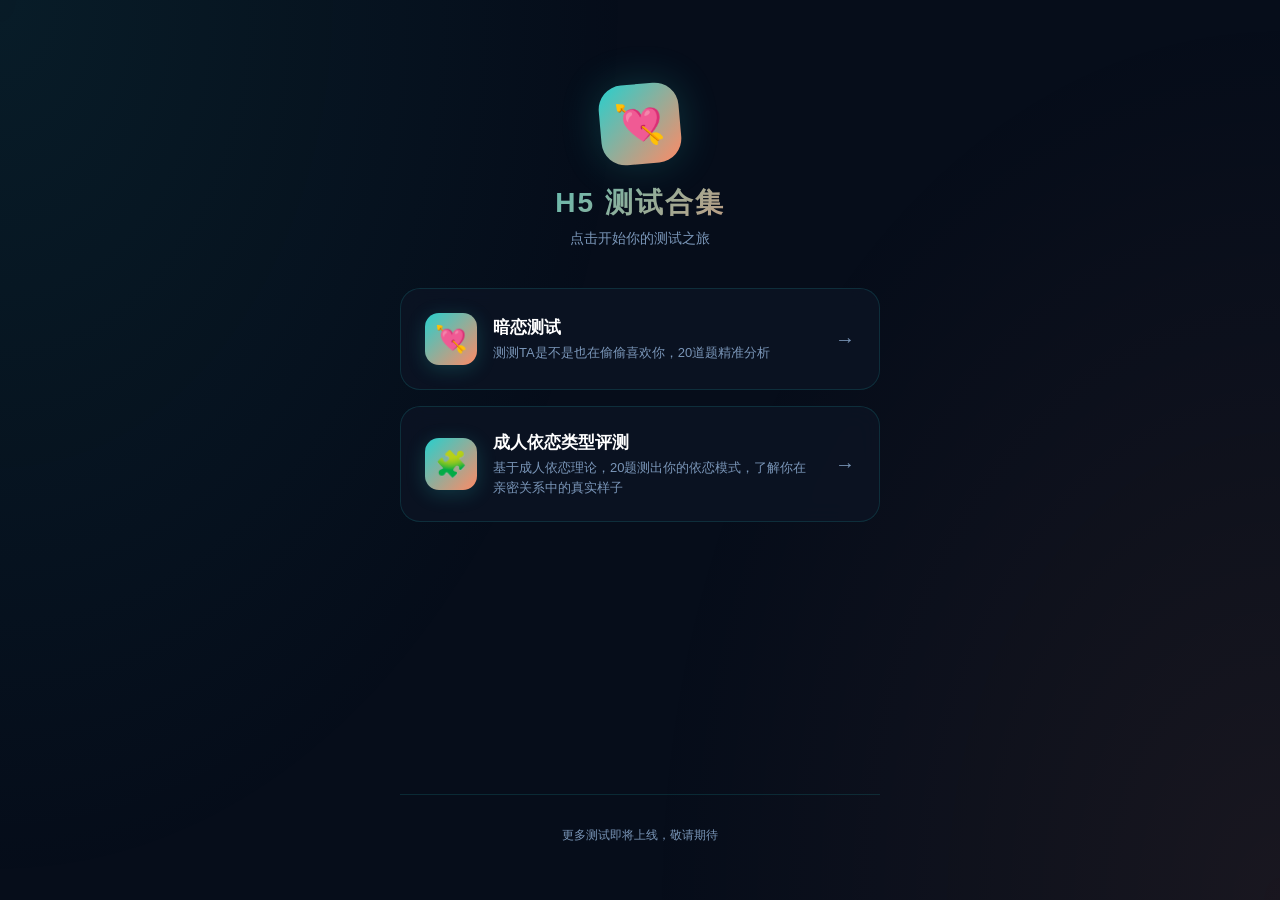
==== commit 9b025e0f: "feat: 新增成人依恋类型评测H5 + 更新导航首页" ====
--- a/index.html
+++ b/index.html
@@ -48,6 +48,16 @@
         <div class="card-arrow">→</div>
       </div>
     </a>
+    <a class="card" href="attachment/">
+      <div class="card-header">
+        <div class="card-icon">🧩</div>
+        <div class="card-body">
+          <div class="card-title">成人依恋类型评测</div>
+          <div class="card-desc">基于成人依恋理论，20题测出你的依恋模式，了解你在亲密关系中的真实样子</div>
+        </div>
+        <div class="card-arrow">→</div>
+      </div>
+    </a>
     <!-- 新H5在这里添加，复制上面的card结构，改href/icon/title/desc即可 -->
   </div>
   <div class="footer">
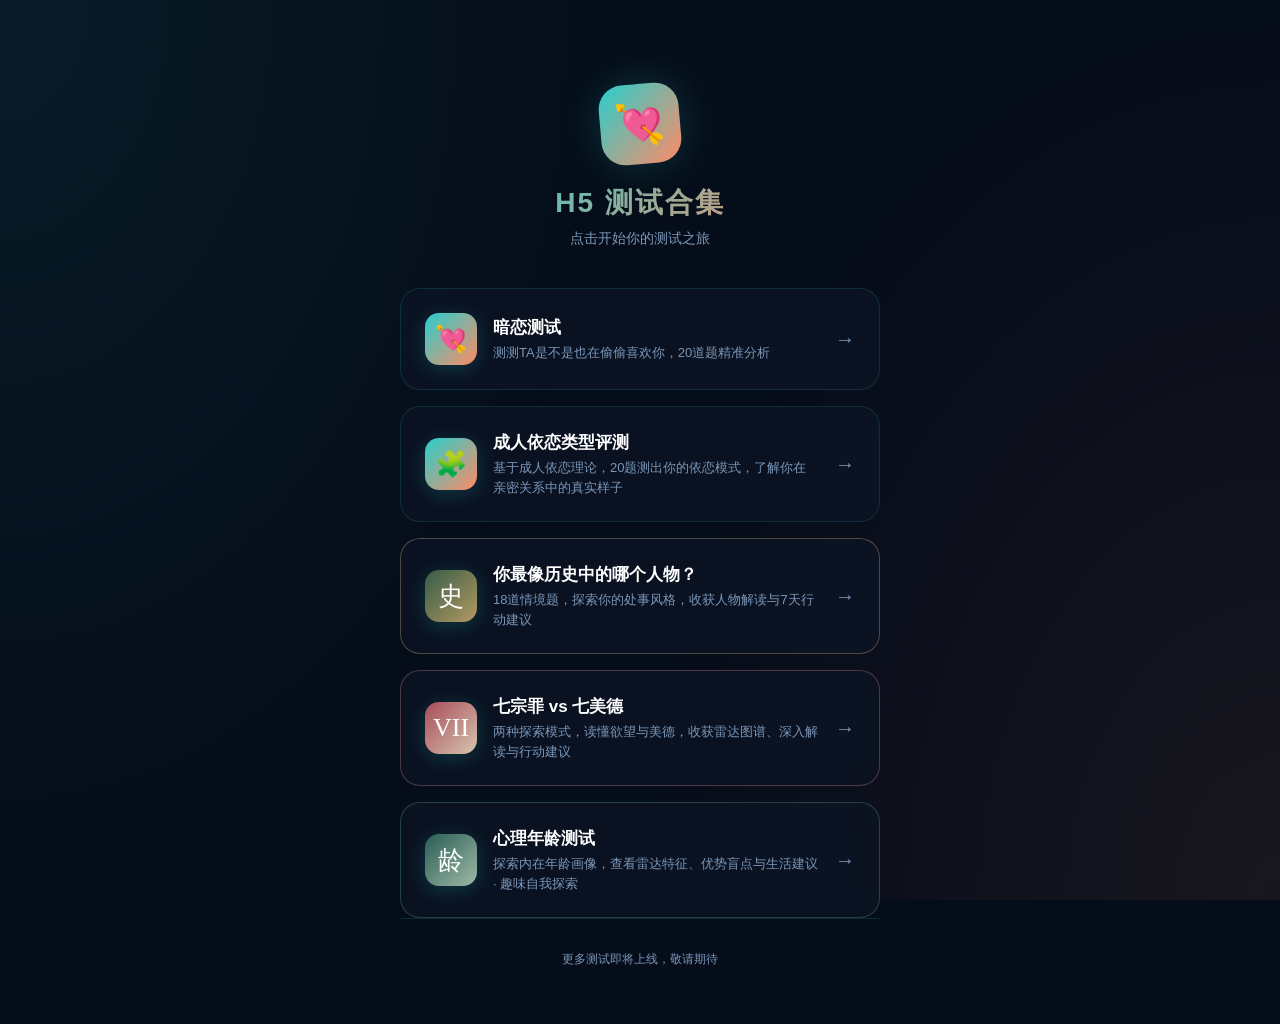
==== commit feaab130: "feat: add assessment experiences and reusable project templates" ====
--- a/index.html
+++ b/index.html
@@ -58,6 +58,22 @@
         <div class="card-arrow">→</div>
       </div>
     </a>
+    <a class="card" href="history/" style="border-color:rgba(203,177,123,.35)">
+      <div class="card-header">
+        <div class="card-icon" style="background:linear-gradient(135deg,#355c47,#b49961);font-family:SimSun,serif">史</div>
+        <div class="card-body">
+          <div class="card-title">你最像历史中的哪个人物？</div>
+          <div class="card-desc">18道情境题，探索你的处事风格，收获人物解读与7天行动建议</div>
+        </div>
+        <div class="card-arrow">→</div>
+      </div>
+    </a>
+    <a class="card" href="sins/" style="border-color:rgba(181,113,116,.4)">
+      <div class="card-header"><div class="card-icon" style="background:linear-gradient(135deg,#a74c5b,#d7c5ae);font-family:Georgia,serif">VII</div><div class="card-body"><div class="card-title">七宗罪 vs 七美德</div><div class="card-desc">两种探索模式，读懂欲望与美德，收获雷达图谱、深入解读与行动建议</div></div><div class="card-arrow">→</div></div>
+    </a>
+    <a class="card" href="xlnl/" style="border-color:rgba(73,141,127,.4)">
+      <div class="card-header"><div class="card-icon" style="background:linear-gradient(135deg,#285e55,#a0b9a6)">龄</div><div class="card-body"><div class="card-title">心理年龄测试</div><div class="card-desc">探索内在年龄画像，查看雷达特征、优势盲点与生活建议 · 趣味自我探索</div></div><div class="card-arrow">→</div></div>
+    </a>
     <!-- 新H5在这里添加，复制上面的card结构，改href/icon/title/desc即可 -->
   </div>
   <div class="footer">
